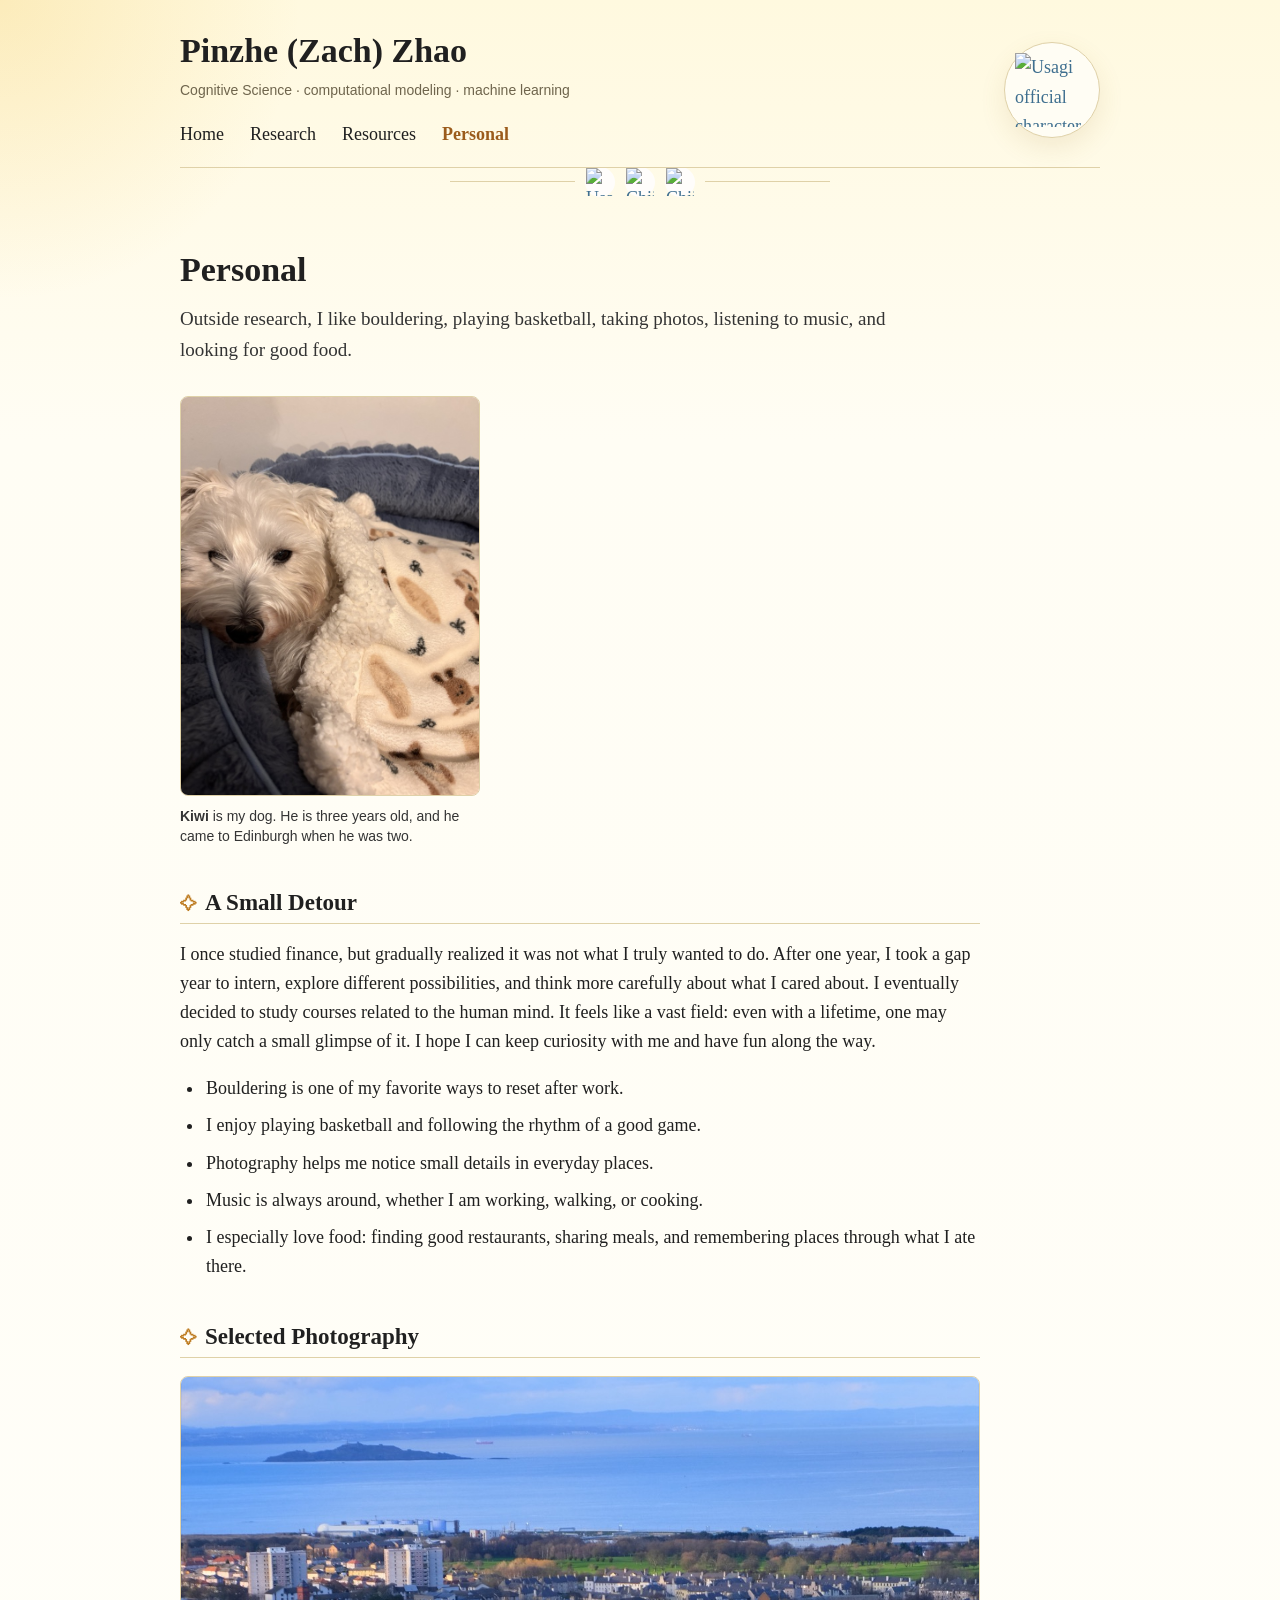
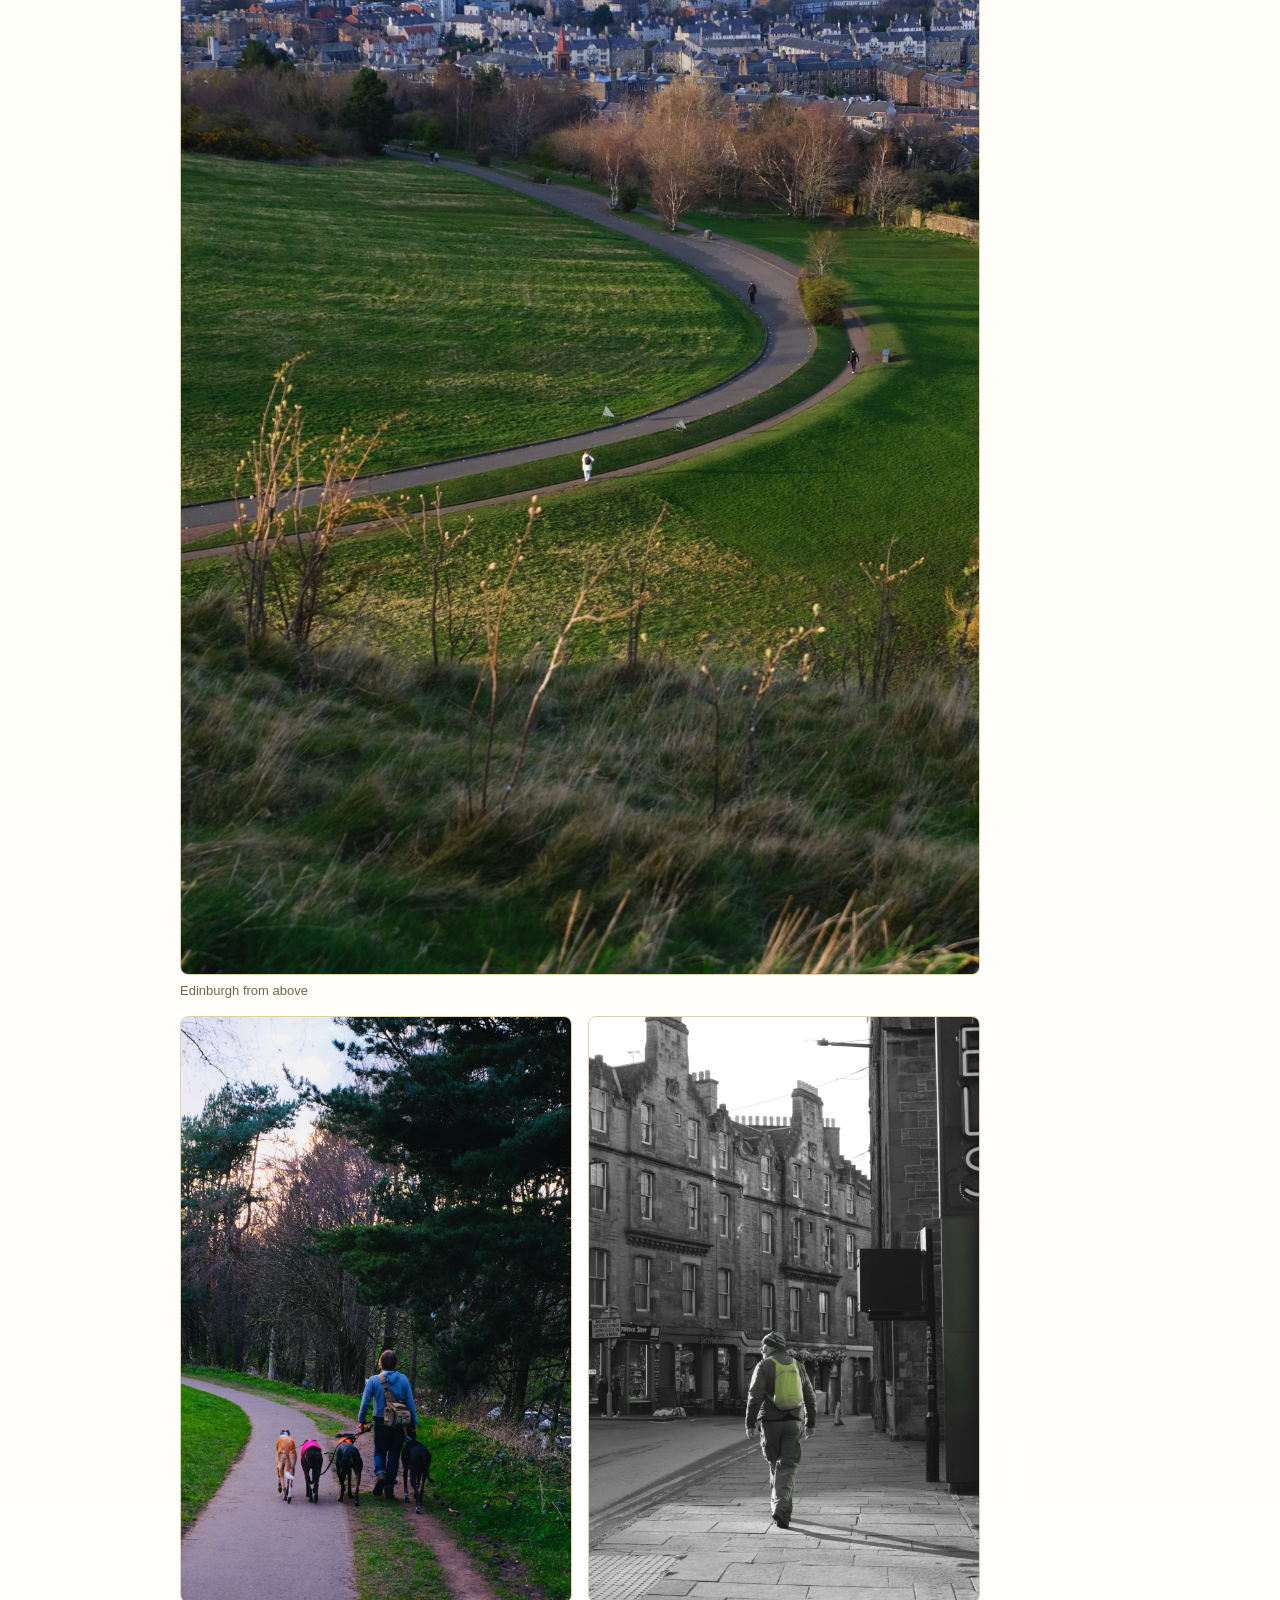
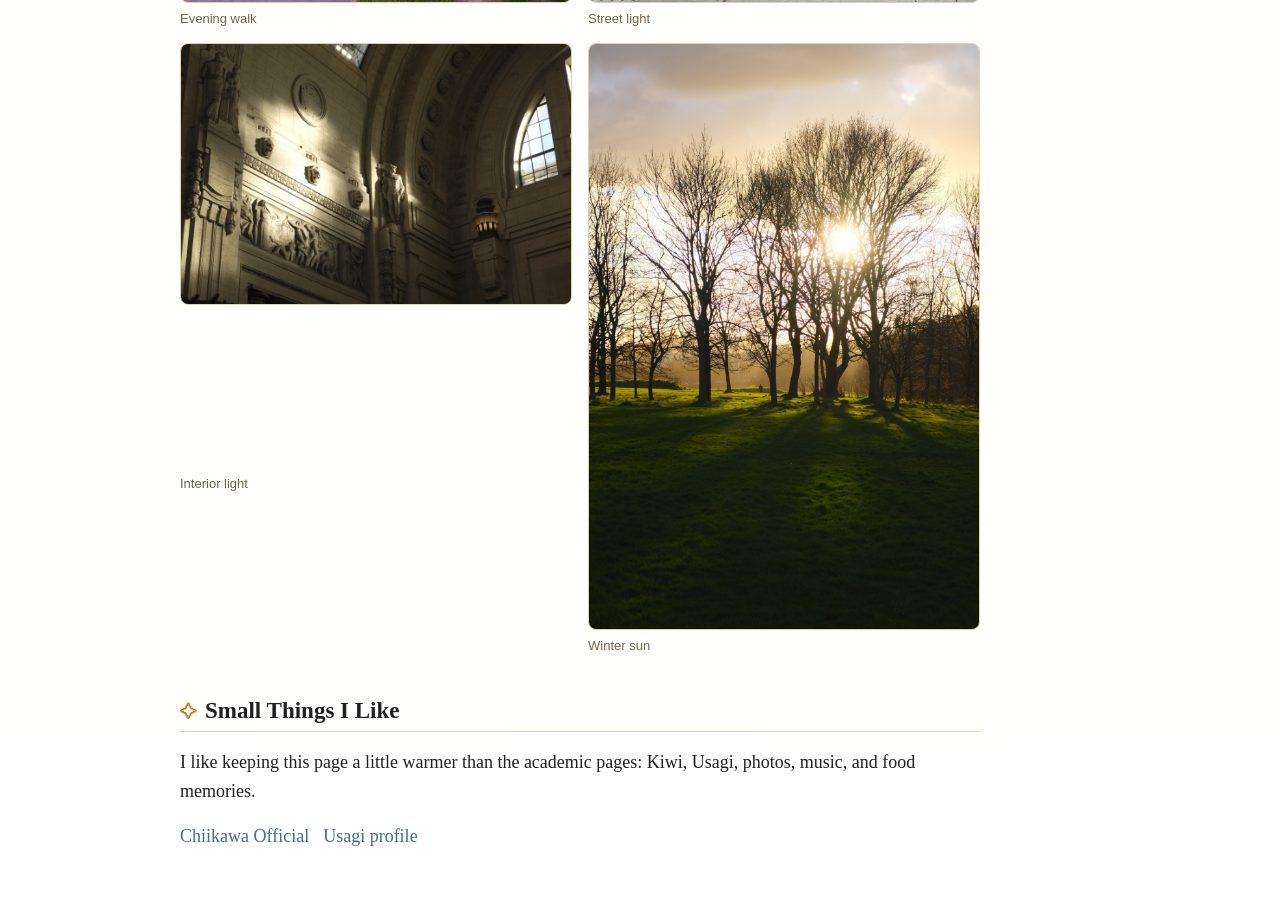
==== personal.html @ 99728fb6 "Add Usagi header avatar" ====
<!doctype html>
<html lang="zh-CN">
  <head>
    <meta charset="utf-8" />
    <meta name="viewport" content="width=device-width, initial-scale=1" />
    <title>Personal | Pinzhe (Zach) Zhao</title>
    <meta name="description" content="Personal page of Pinzhe (Zach) Zhao, including interests, photography, Kiwi, and life in Edinburgh." />
    <meta name="author" content="Pinzhe Zhao" />
    <link rel="canonical" href="https://555bighamsome.github.io/personal.html" />
    <link rel="stylesheet" href="styles.css" />
  </head>
  <body>
    <main class="page">
      <header class="site-header">
        <div>
          <a class="site-title" href="index.html">Pinzhe (Zach) Zhao</a>
          <p class="site-subtitle">Cognitive Science · computational modeling · machine learning</p>
        </div>
        <nav class="nav" aria-label="主导航">
          <a href="index.html">Home</a>
          <a href="research.html">Research</a>
          <a href="resources.html">Resources</a>
          <a class="active" href="personal.html">Personal</a>
        </nav>
        <a class="header-avatar" href="https://www.chiikawaofficial.com/characters" target="_blank" rel="noreferrer" aria-label="Usagi official character artwork">
          <img src="https://images.squarespace-cdn.com/content/v1/6670add926f2a64cd00fb0e7/380ff076-4839-4b29-bb0b-53887285d56d/character+2.png?format=300w" alt="Usagi official character artwork" />
        </a>
      </header>

      <div class="character-divider" aria-label="Chiikawa character decoration">
        <span></span>
        <a href="https://www.chiikawaofficial.com/characters" target="_blank" rel="noreferrer">
          <img src="https://images.squarespace-cdn.com/content/v1/6670add926f2a64cd00fb0e7/380ff076-4839-4b29-bb0b-53887285d56d/character+2.png?format=100w" alt="Usagi official character artwork" />
        </a>
        <a href="https://www.chiikawaofficial.com/characters" target="_blank" rel="noreferrer">
          <img src="https://images.squarespace-cdn.com/content/v1/6670add926f2a64cd00fb0e7/d2f9b9c1-ab9c-4fe2-a793-d6a8634ac920/character+chii.png?format=100w" alt="Chiikawa official character artwork" />
        </a>
        <a href="https://www.chiikawaofficial.com/characters" target="_blank" rel="noreferrer">
          <img src="https://images.squarespace-cdn.com/content/v1/6670add926f2a64cd00fb0e7/ffffd5a7-51a4-466c-9e79-195421ed4f64/character+3.png?format=100w" alt="Chiikawa official character artwork" />
        </a>
        <span></span>
      </div>

      <section class="content">
        <h1>Personal</h1>
        <p class="section-intro">
          Outside research, I like bouldering, playing basketball, taking
          photos, listening to music, and looking for good food.
        </p>

        <section class="personal-feature personal-feature-single" aria-label="Kiwi">
          <figure class="kiwi-card">
            <img class="portrait" src="assets/zach-photo.jpg" alt="Kiwi, Zach Zhao's dog" />
            <figcaption>
              <strong>Kiwi</strong> is my dog. He is three years old, and he came
              to Edinburgh when he was two.
            </figcaption>
          </figure>
        </section>

        <h2>A Small Detour</h2>
        <p>
          I once studied finance, but gradually realized it was not what I truly
          wanted to do. After one year, I took a gap year to intern, explore
          different possibilities, and think more carefully about what I cared
          about. I eventually decided to study courses related to the human mind.
          It feels like a vast field: even with a lifetime, one may only catch a
          small glimpse of it. I hope I can keep curiosity with me and have fun
          along the way.
        </p>

        <ul class="plain-list">
          <li>Bouldering is one of my favorite ways to reset after work.</li>
          <li>I enjoy playing basketball and following the rhythm of a good game.</li>
          <li>Photography helps me notice small details in everyday places.</li>
          <li>Music is always around, whether I am working, walking, or cooking.</li>
          <li>I especially love food: finding good restaurants, sharing meals, and remembering places through what I ate there.</li>
        </ul>

        <h2>Selected Photography</h2>
        <div class="photo-grid">
          <figure>
            <img src="assets/photography/edinburgh-view.jpg" alt="Edinburgh landscape viewed from a hill" />
            <figcaption>Edinburgh from above</figcaption>
          </figure>
          <figure>
            <img src="assets/photography/dog-walk.jpg" alt="A person walking four dogs on a path in Edinburgh" />
            <figcaption>Evening walk</figcaption>
          </figure>
          <figure>
            <img src="assets/photography/street-light.jpg" alt="Black and white street photograph in Edinburgh" />
            <figcaption>Street light</figcaption>
          </figure>
          <figure>
            <img src="assets/photography/interior-light.jpg" alt="Warm light inside an architectural interior" />
            <figcaption>Interior light</figcaption>
          </figure>
          <figure>
            <img src="assets/photography/winter-sun.jpg" alt="Sunlight through winter trees" />
            <figcaption>Winter sun</figcaption>
          </figure>
        </div>

        <h2>Small Things I Like</h2>
        <p>
          I like keeping this page a little warmer than the academic pages:
          Kiwi, Usagi, photos, music, and food memories.
        </p>
        <p class="source-links">
          <a href="https://www.chiikawaofficial.com/home/" target="_blank" rel="noreferrer">Chiikawa Official</a>
          <a href="https://chiikawa.fandom.com/wiki/Usagi" target="_blank" rel="noreferrer">Usagi profile</a>
        </p>
      </section>
    </main>
  </body>
</html>
---- styles.css ----
:root {
  color-scheme: light;
  --text: #202020;
  --muted: #6f654d;
  --line: #dfd1a8;
  --link: #3f6f8f;
  --link-hover: #9b5b1b;
  --surface: #ffffff;
  --soft: #fff8dc;
  --petal: #f6c6a6;
  --sun: #f4c95d;
  --mint: #c9dfc5;
  --sans: Arial, "Noto Sans SC", sans-serif;
  --serif: Charter, Georgia, "Times New Roman", "Noto Serif SC", "Songti SC", serif;
}

* {
  box-sizing: border-box;
}

body {
  margin: 0;
  color: var(--text);
  background:
    radial-gradient(circle at top left, rgba(244, 201, 93, 0.28), transparent 300px),
    linear-gradient(180deg, #fff9df 0%, #fffdf4 440px, var(--surface) 100%);
  font-family: var(--serif);
  font-size: 18px;
  line-height: 1.62;
}

p {
  margin: 0 0 16px;
}

a {
  color: var(--link);
  text-decoration: none;
}

a:hover,
a:focus {
  color: var(--link-hover);
  text-decoration: underline;
}

.page {
  width: min(920px, calc(100% - 32px));
  margin: 0 auto;
  padding: 32px 0 56px;
}

.site-header {
  position: relative;
  display: grid;
  grid-template-columns: 1fr auto;
  gap: 18px;
  padding-bottom: 18px;
  border-bottom: 1px solid var(--line);
}

.site-header > div,
.site-header > nav {
  grid-column: 1;
}

.site-title {
  color: var(--text);
  font-size: 34px;
  line-height: 1.12;
  font-weight: 700;
}

.site-subtitle {
  margin: 8px 0 0;
  color: var(--muted);
  font-family: var(--sans);
  font-size: 14px;
  letter-spacing: 0;
}

.site-title:hover,
.site-title:focus {
  color: var(--text);
}

.nav {
  display: flex;
  flex-wrap: wrap;
  gap: 14px 26px;
  font-size: 18px;
}

.nav a {
  color: var(--text);
}

.nav a.active {
  color: var(--link-hover);
  font-weight: 700;
}

.header-avatar {
  grid-column: 2;
  grid-row: 1 / span 2;
  align-self: center;
  display: grid;
  place-items: center;
  width: 96px;
  height: 96px;
  border: 1px solid var(--line);
  border-radius: 999px;
  background: #fffdf4;
  box-shadow: 0 10px 26px rgba(154, 115, 42, 0.12);
}

.header-avatar:hover,
.header-avatar:focus {
  text-decoration: none;
  transform: translateY(-1px);
}

.header-avatar img {
  display: block;
  width: 74px;
  height: 74px;
  object-fit: contain;
}

.character-divider {
  display: grid;
  grid-template-columns: 1fr repeat(3, 30px) 1fr;
  gap: 10px;
  align-items: center;
  width: min(380px, 100%);
  margin: -1px auto 22px;
}

.character-divider span {
  height: 1px;
  background: var(--line);
}

.character-divider a {
  display: grid;
  place-items: center;
  width: 30px;
  height: 30px;
  border-radius: 999px;
  background: #fffdfb;
}

.character-divider img {
  display: block;
  width: 28px;
  height: 28px;
  object-fit: contain;
}

.intro {
  display: grid;
  grid-template-columns: 250px 1fr;
  gap: 36px;
  align-items: start;
  padding-top: 32px;
}

.intro-home {
  grid-template-columns: 1fr;
  max-width: 720px;
}

.profile {
  display: grid;
  gap: 14px;
}

.portrait {
  display: block;
  width: 100%;
  aspect-ratio: 3 / 4;
  object-fit: cover;
  object-position: center;
  border: 1px solid var(--line);
  border-radius: 8px;
  background: var(--soft);
}

.bio p:first-child {
  margin-top: 0;
}

.lead {
  font-size: 21px;
  line-height: 1.45;
}

.contact-list {
  display: grid;
  gap: 5px;
  margin: 24px 0 0;
}

.contact-list div {
  display: grid;
  grid-template-columns: max-content 1fr;
  gap: 8px;
}

.contact-list dt {
  font-weight: 700;
}

.contact-list dd {
  margin: 0;
}

.quick-links {
  display: flex;
  flex-wrap: wrap;
  gap: 12px;
  margin-top: 14px;
}

.notice {
  margin: 22px 0 24px;
  padding: 13px 15px;
  border-left: 3px solid var(--sun);
  background: #fff7d8;
  color: #343434;
  font-family: var(--sans);
  font-size: 15px;
  line-height: 1.5;
}

.source-links {
  display: flex;
  flex-wrap: wrap;
  gap: 14px;
}

.content {
  max-width: 800px;
  padding-top: 30px;
}

.personal-feature {
  display: grid;
  grid-template-columns: minmax(220px, 300px) 1fr;
  gap: 22px;
  align-items: stretch;
  margin: 28px 0 30px;
}

.personal-feature-single {
  grid-template-columns: minmax(220px, 300px);
}

.kiwi-card {
  display: grid;
  gap: 10px;
  margin: 0;
}

.kiwi-card figcaption {
  color: #343434;
  font-family: var(--sans);
  font-size: 14px;
  line-height: 1.45;
}

.photo-grid {
  display: grid;
  grid-template-columns: repeat(2, minmax(0, 1fr));
  gap: 16px;
  margin: 18px 0 8px;
}

.photo-grid figure {
  display: grid;
  gap: 7px;
  margin: 0;
}

.photo-grid figure:first-child {
  grid-column: 1 / -1;
}

.photo-grid img {
  display: block;
  width: 100%;
  height: auto;
  border: 1px solid var(--line);
  border-radius: 8px;
  background: var(--soft);
}

.photo-grid figure:first-child img {
  aspect-ratio: auto;
}

.photo-grid figcaption {
  color: var(--muted);
  font-family: var(--sans);
  font-size: 13px;
  line-height: 1.35;
}

h1,
h2,
h3 {
  line-height: 1.22;
}

h1 {
  margin: 0 0 14px;
  font-size: 34px;
}

h2 {
  margin: 42px 0 16px;
  padding-bottom: 6px;
  border-bottom: 1px solid var(--line);
  font-size: 23px;
}

h2::before {
  content: "✧";
  margin-right: 8px;
  color: #be7c22;
  font-size: 17px;
}

h3 {
  margin: 0 0 8px;
  font-size: 19px;
}

.section-intro {
  color: #343434;
  font-size: 19px;
  max-width: 760px;
  margin-bottom: 30px;
}

.plain-list,
.pub-list,
.link-list {
  padding-left: 24px;
}

.pub-list li + li,
.plain-list li + li,
.link-list li + li {
  margin-top: 8px;
}

.plain-list li,
.pub-list li,
.link-list li {
  padding-left: 2px;
}

.pub-list {
  display: grid;
  gap: 18px;
}

.pub-list li {
  padding-bottom: 16px;
  border-bottom: 1px solid var(--line);
}

.pub-list li + li {
  margin-top: 0;
}

.pub-title,
.pub-authors,
.pub-venue,
.pub-note {
  display: block;
}

.pub-title {
  margin-bottom: 4px;
  color: var(--text);
  font-size: 18px;
  font-weight: 700;
  line-height: 1.35;
}

.pub-authors,
.pub-venue,
.pub-note {
  color: #3d3d3d;
  font-size: 16px;
  line-height: 1.5;
}

.pub-note {
  color: var(--muted);
  font-family: var(--sans);
  font-size: 14px;
  margin-top: 3px;
}

.project-list {
  display: grid;
  gap: 20px;
}

.course-grid {
  grid-template-columns: repeat(2, minmax(0, 1fr));
  gap: 24px 28px;
}

.project-list article {
  padding-bottom: 18px;
  border-bottom: 1px solid var(--line);
}

.project-list p:last-child,
.kiwi-card p:last-child {
  margin: 0;
}

.link-list {
  margin: 8px 0 0;
  font-family: var(--sans);
  font-size: 16px;
  line-height: 1.5;
}

.project-meta {
  color: #7a715b;
  font-family: var(--sans);
  font-size: 14px;
  line-height: 1.45;
  margin-bottom: 8px;
}

@media (max-width: 720px) {
  body {
    font-size: 17px;
  }

  .page {
    width: min(100% - 24px, 920px);
    padding-top: 22px;
  }

  .site-title {
    font-size: 28px;
  }

  .site-header {
    grid-template-columns: 1fr auto;
    gap: 14px;
  }

  .header-avatar {
    width: 66px;
    height: 66px;
  }

  .header-avatar img {
    width: 50px;
    height: 50px;
  }

  h1 {
    font-size: 30px;
  }

  .intro {
    grid-template-columns: 1fr;
    gap: 24px;
  }

  .personal-feature {
    grid-template-columns: 1fr;
  }

  .photo-grid {
    grid-template-columns: 1fr;
  }

  .course-grid {
    grid-template-columns: 1fr;
  }

  .photo-grid figure:first-child {
    grid-column: auto;
  }

  .profile {
    max-width: 180px;
  }

  .contact-list div {
    grid-template-columns: 1fr;
    gap: 0;
  }
}
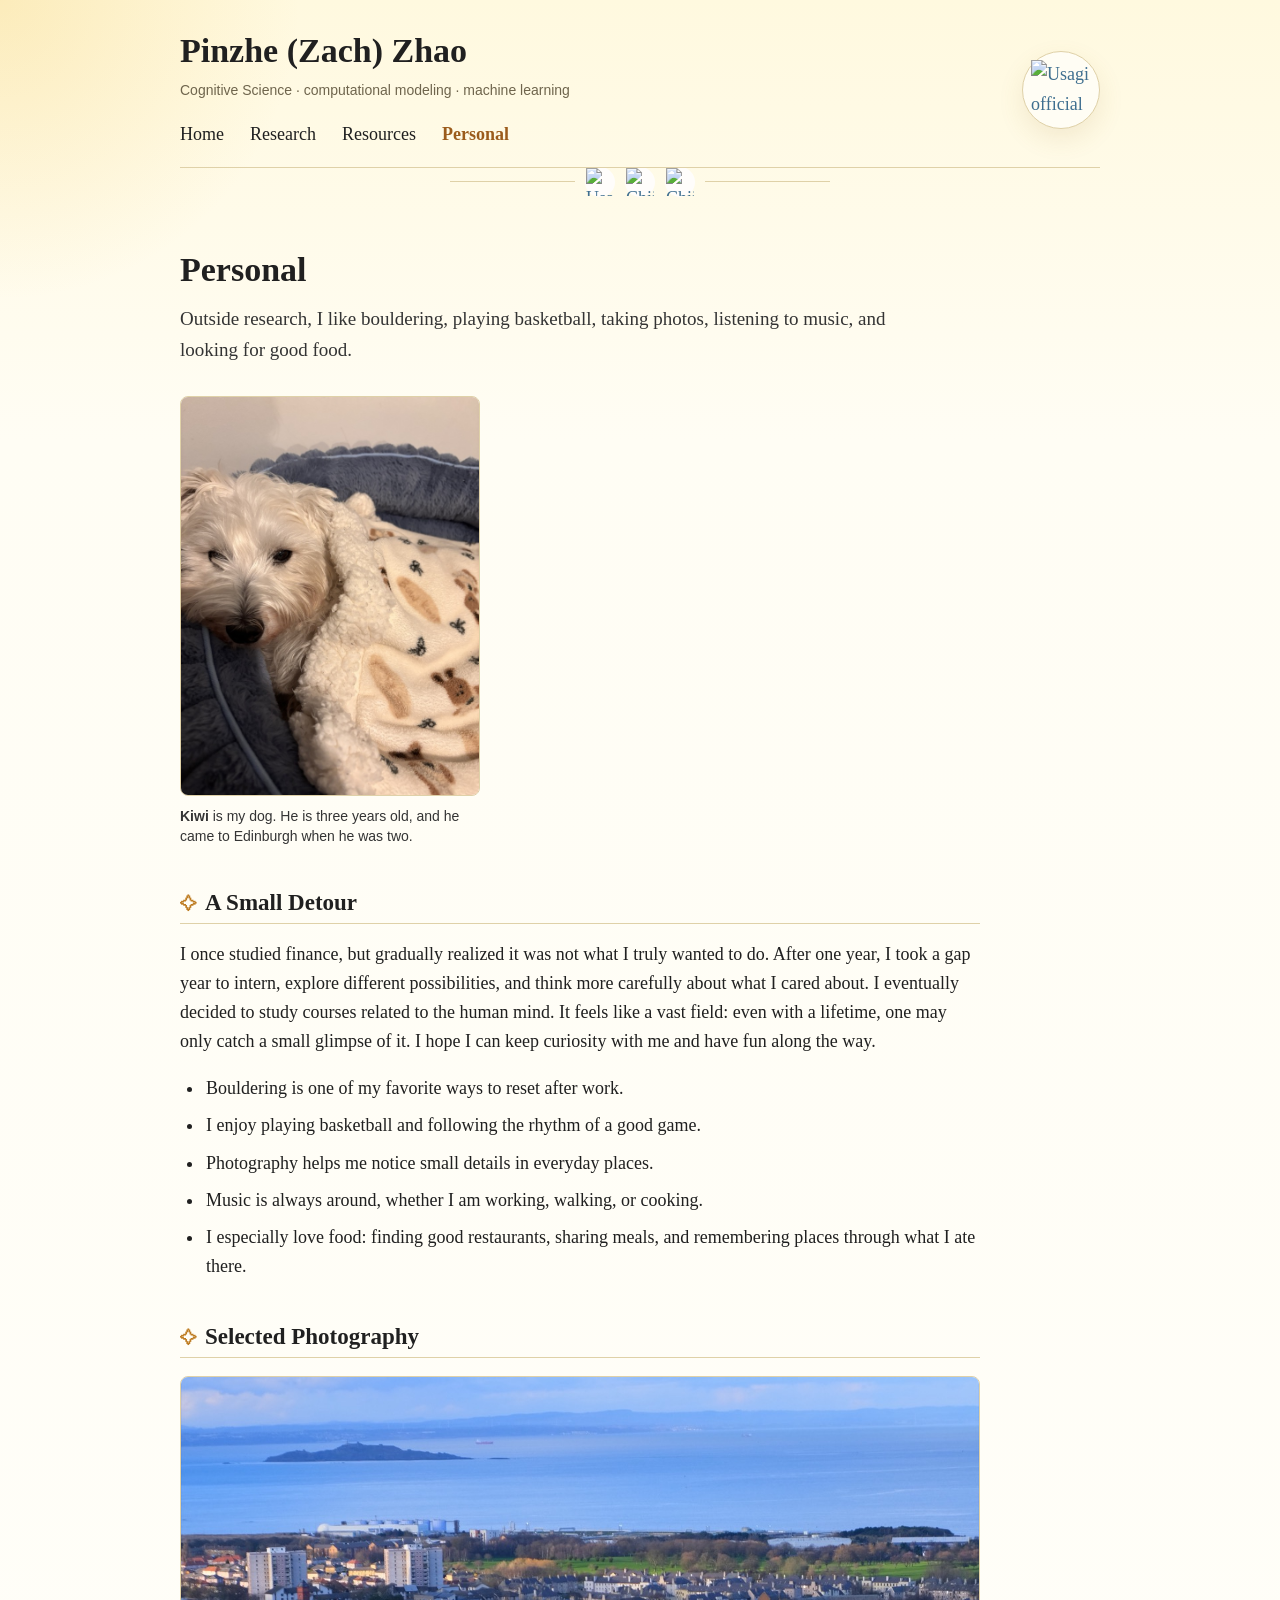
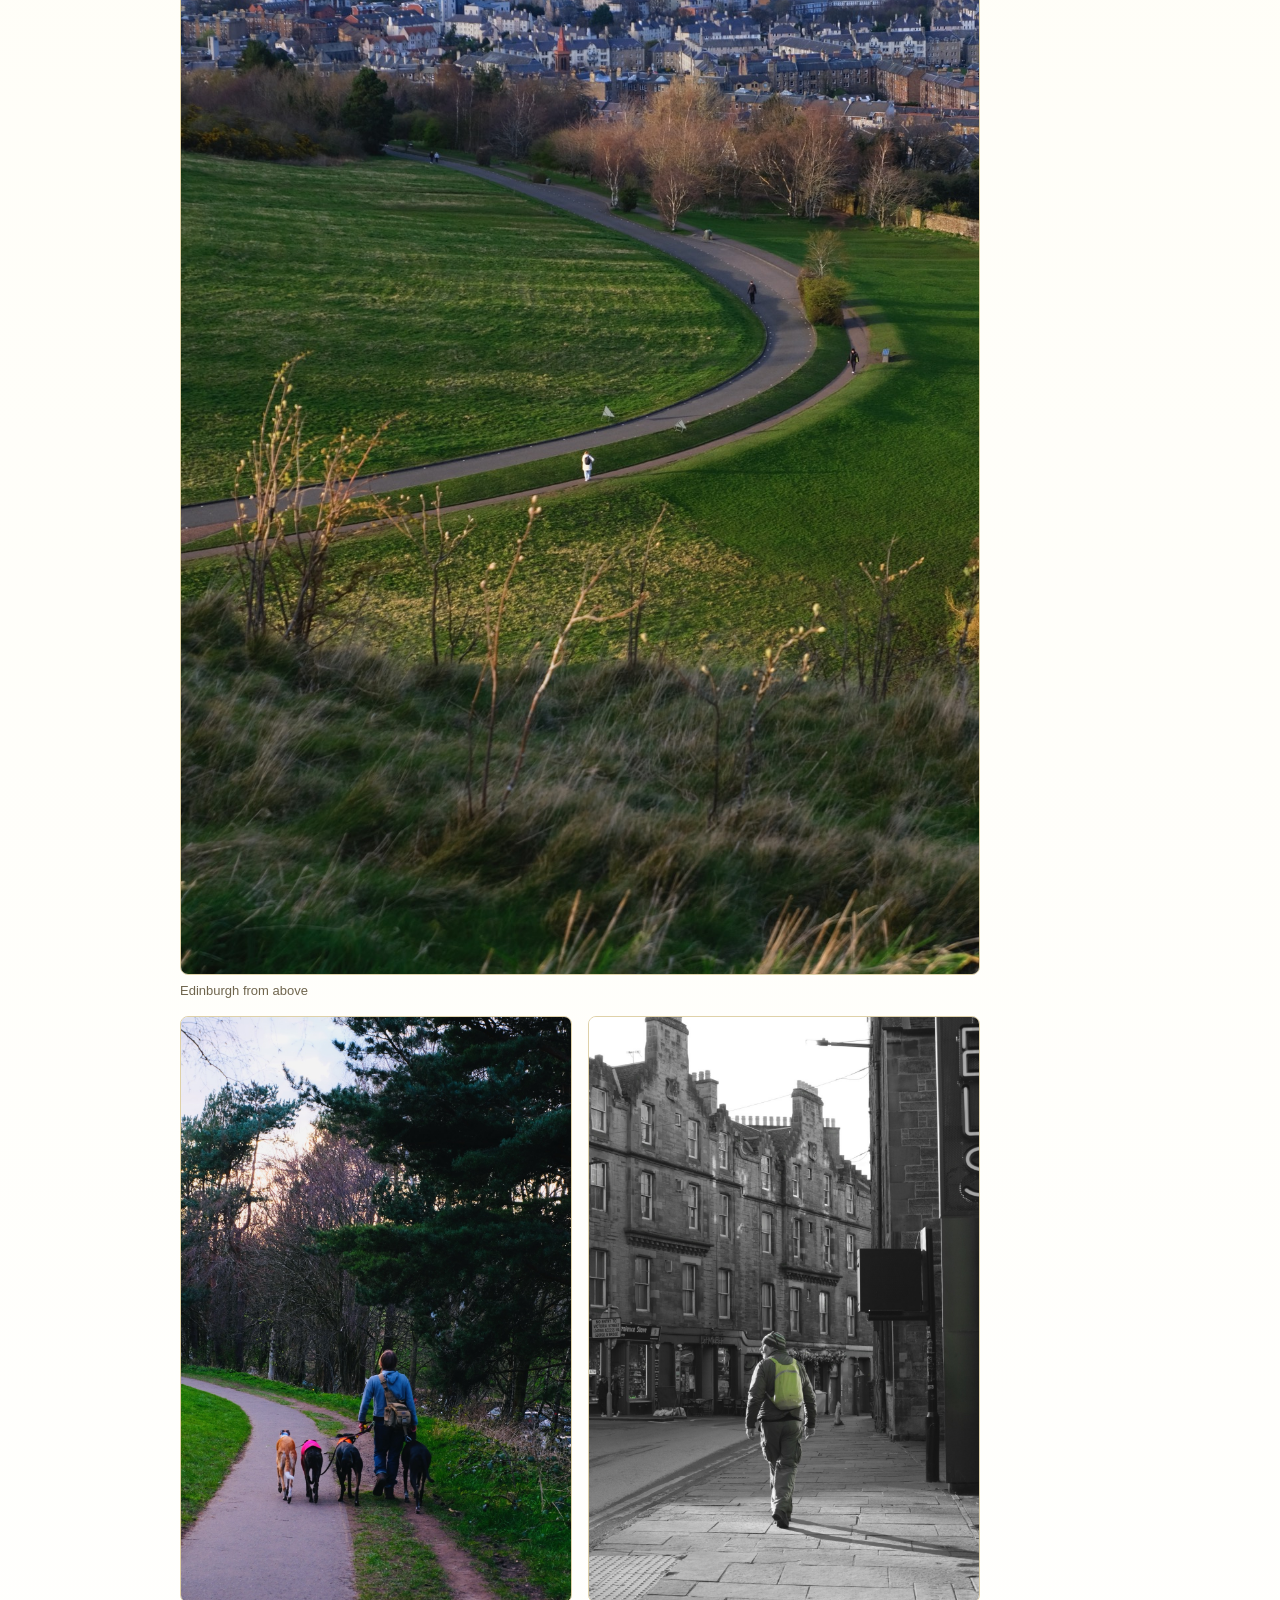
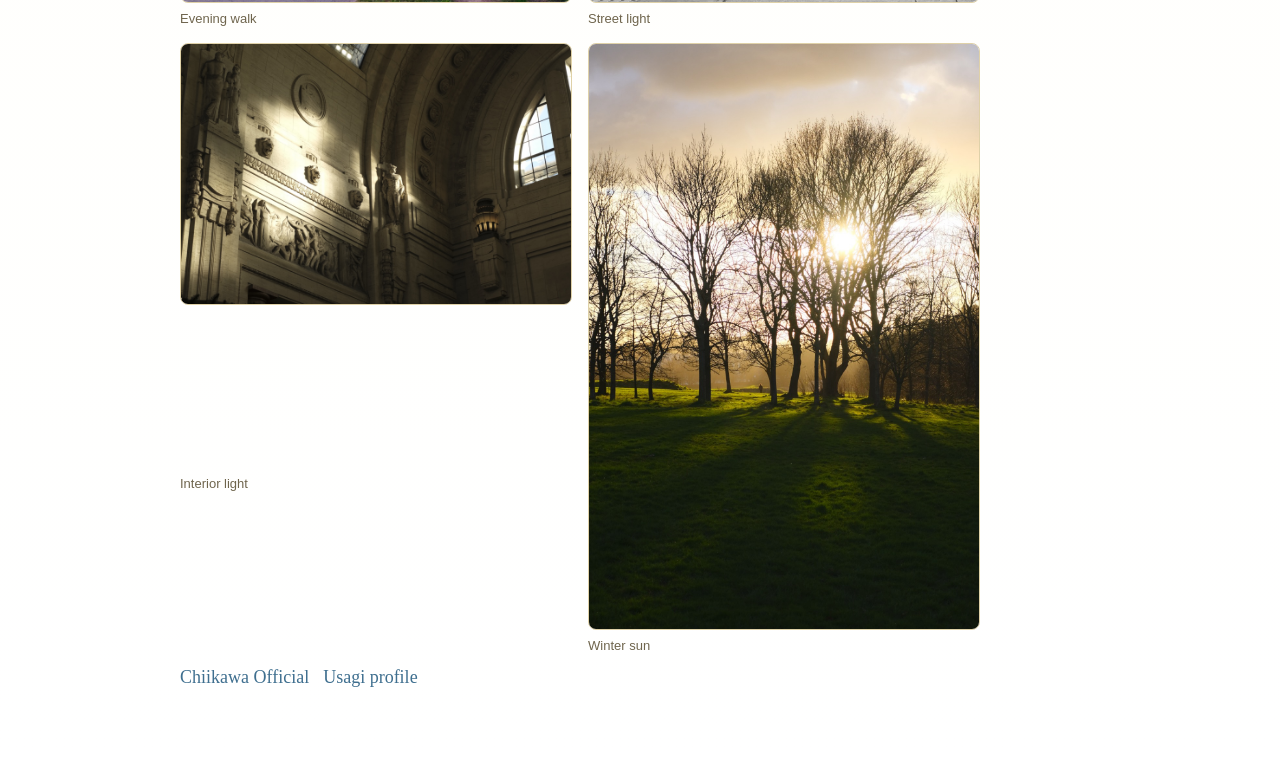
==== commit 5bf8b76f: "Update CV and trim site copy" ====
--- a/personal.html
+++ b/personal.html
@@ -101,11 +101,6 @@
           </figure>
         </div>
 
-        <h2>Small Things I Like</h2>
-        <p>
-          I like keeping this page a little warmer than the academic pages:
-          Kiwi, Usagi, photos, music, and food memories.
-        </p>
         <p class="source-links">
           <a href="https://www.chiikawaofficial.com/home/" target="_blank" rel="noreferrer">Chiikawa Official</a>
           <a href="https://chiikawa.fandom.com/wiki/Usagi" target="_blank" rel="noreferrer">Usagi profile</a>
--- a/styles.css
+++ b/styles.css
@@ -59,7 +59,7 @@
   border-bottom: 1px solid var(--line);
 }
 
-.site-header > div,
+.site-header > div:not(.header-tools),
 .site-header > nav {
   grid-column: 1;
 }
@@ -106,8 +106,8 @@
   align-self: center;
   display: grid;
   place-items: center;
-  width: 96px;
-  height: 96px;
+  width: 78px;
+  height: 78px;
   border: 1px solid var(--line);
   border-radius: 999px;
   background: #fffdf4;
@@ -122,9 +122,25 @@
 
 .header-avatar img {
   display: block;
-  width: 74px;
-  height: 74px;
+  width: 60px;
+  height: 60px;
   object-fit: contain;
+}
+
+.header-tools {
+  grid-column: 2;
+  grid-row: 1 / span 2;
+  align-self: center;
+  justify-self: end;
+  display: flex;
+  align-items: center;
+  gap: 8px;
+}
+
+.header-tools .header-avatar {
+  grid-column: auto;
+  grid-row: auto;
+  order: 2;
 }
 
 .character-divider {
@@ -233,6 +249,65 @@
   line-height: 1.5;
 }
 
+.attention-widget {
+  display: flex;
+  flex-wrap: wrap;
+  gap: 10px 14px;
+  align-items: center;
+  margin: 0 0 24px;
+  font-family: var(--sans);
+}
+
+.header-attention {
+  order: 1;
+  flex-direction: column;
+  align-items: flex-end;
+  justify-content: center;
+  gap: 6px;
+  max-width: 210px;
+  margin: 0;
+  text-align: right;
+}
+
+.eye-button {
+  display: inline-flex;
+  align-items: center;
+  gap: 6px;
+  min-height: 34px;
+  padding: 6px 10px;
+  border: 1px solid var(--line);
+  border-radius: 999px;
+  background: #fffdf4;
+  color: var(--text);
+  cursor: pointer;
+  font: inherit;
+  line-height: 1.2;
+}
+
+.eye-button:hover,
+.eye-button:focus {
+  border-color: var(--sun);
+  color: var(--link-hover);
+}
+
+.eye-button:disabled {
+  cursor: default;
+  opacity: 0.76;
+}
+
+.eye-button svg {
+  width: 16px;
+  height: 16px;
+  fill: none;
+  stroke: currentColor;
+  stroke-width: 1.8;
+}
+
+.attention-count {
+  color: var(--muted);
+  font-size: 12px;
+}
+
 .source-links {
   display: flex;
   flex-wrap: wrap;
@@ -459,7 +534,14 @@
     gap: 14px;
   }
 
+  .header-tools {
+    grid-column: 1 / -1;
+    grid-row: 3;
+    justify-content: flex-end;
+  }
+
   .header-avatar {
+    grid-column: 2;
     width: 66px;
     height: 66px;
   }
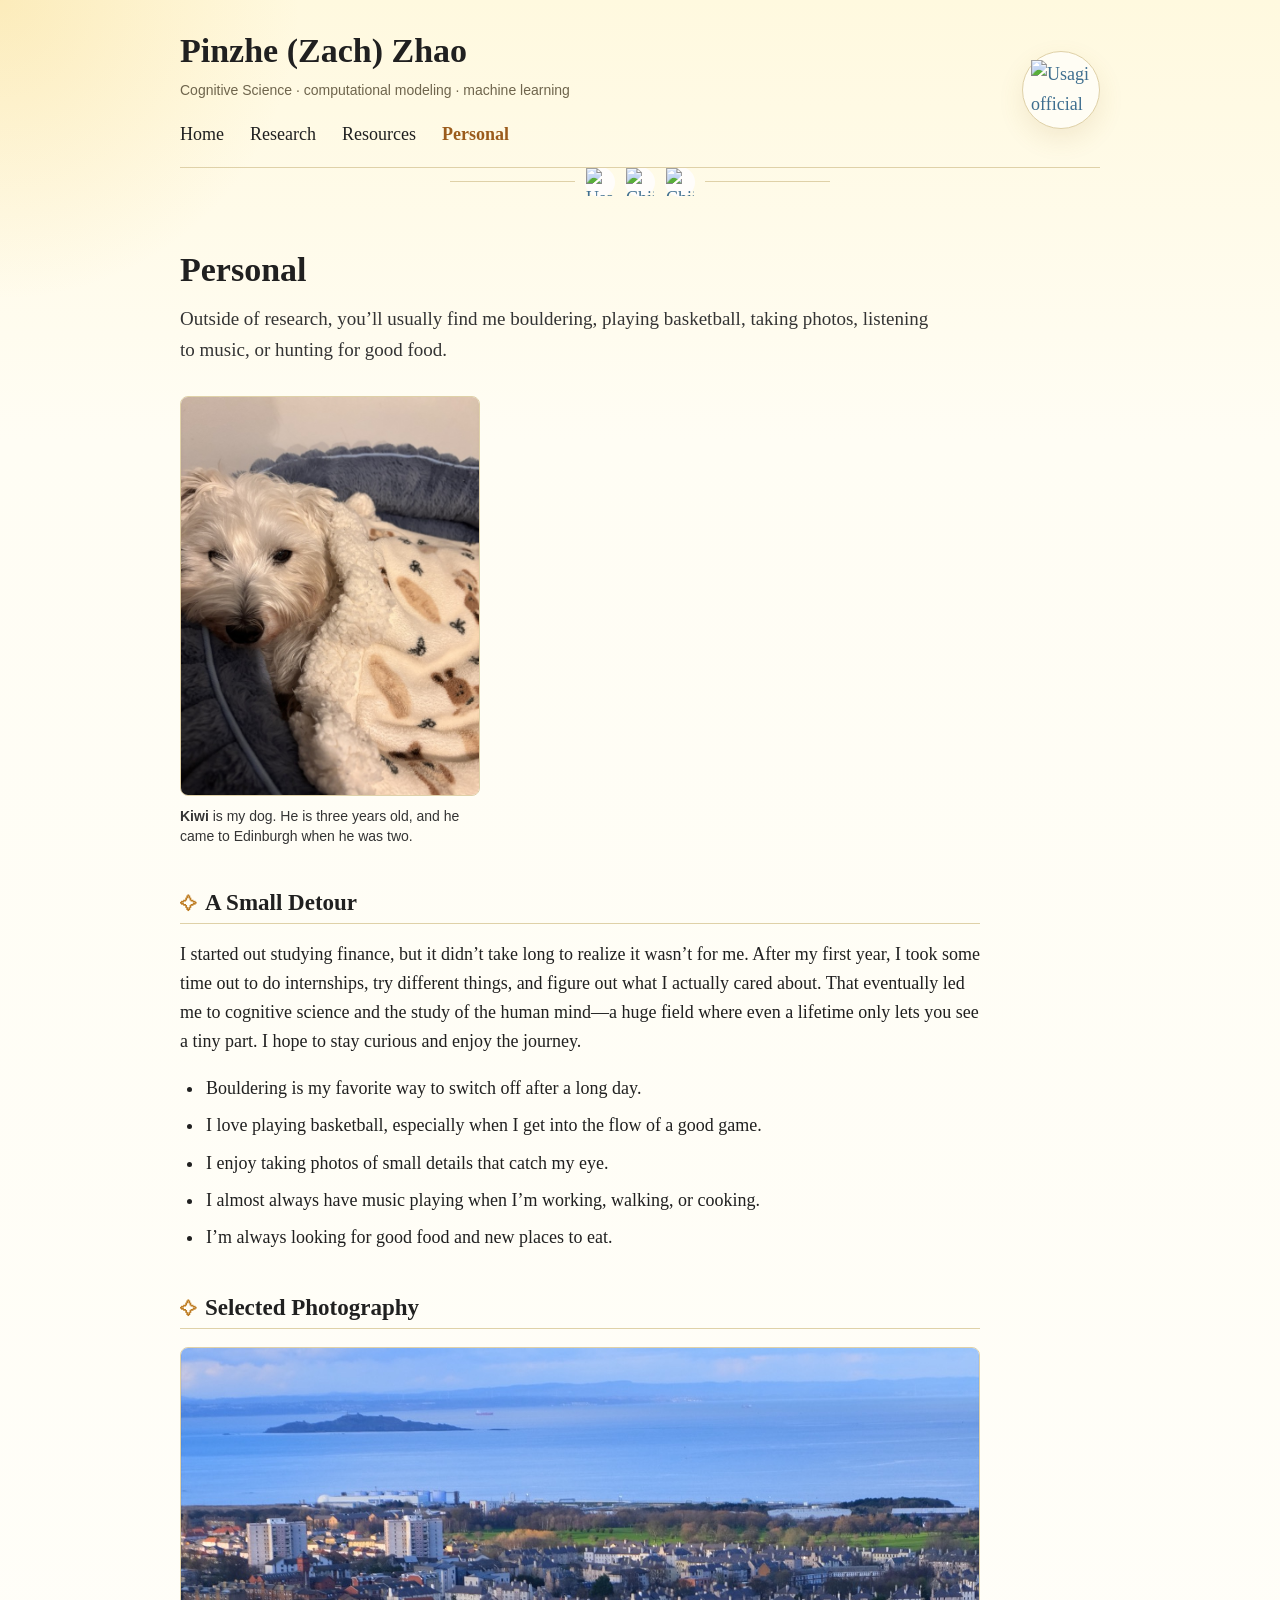
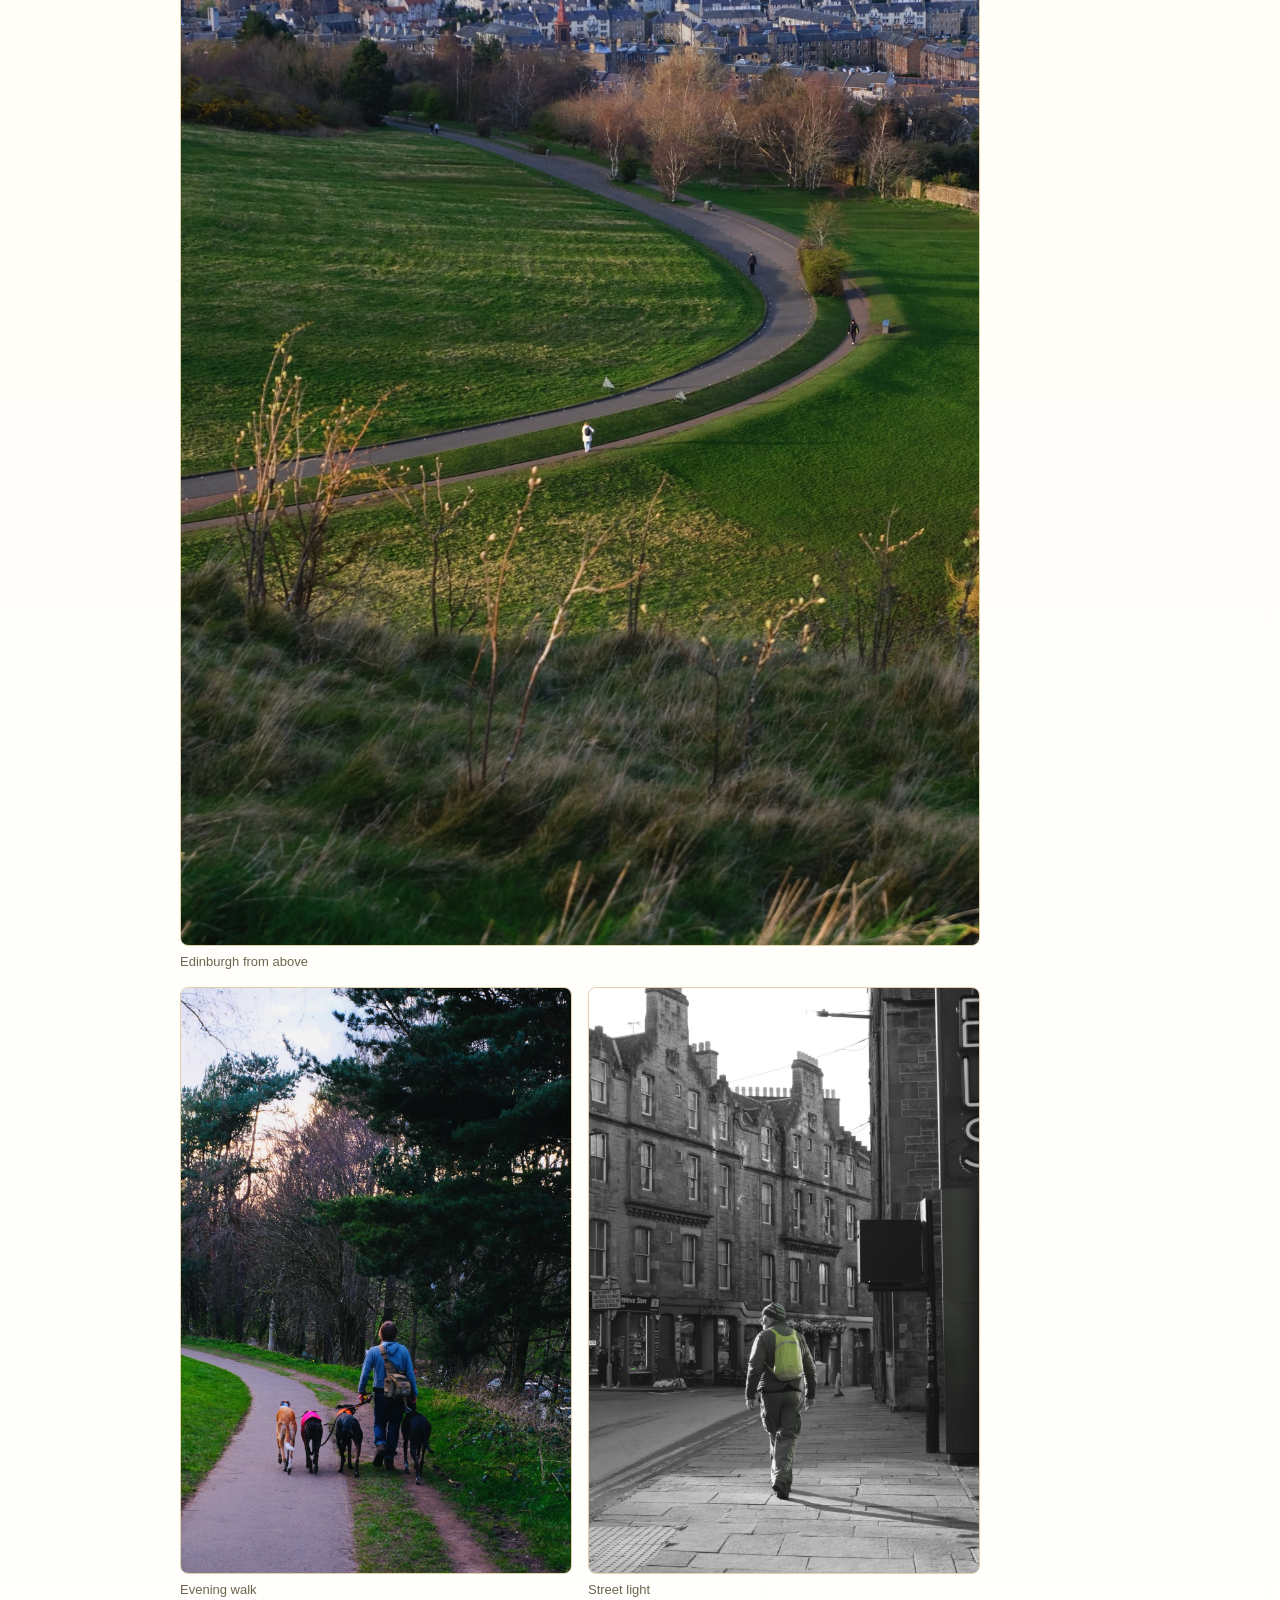
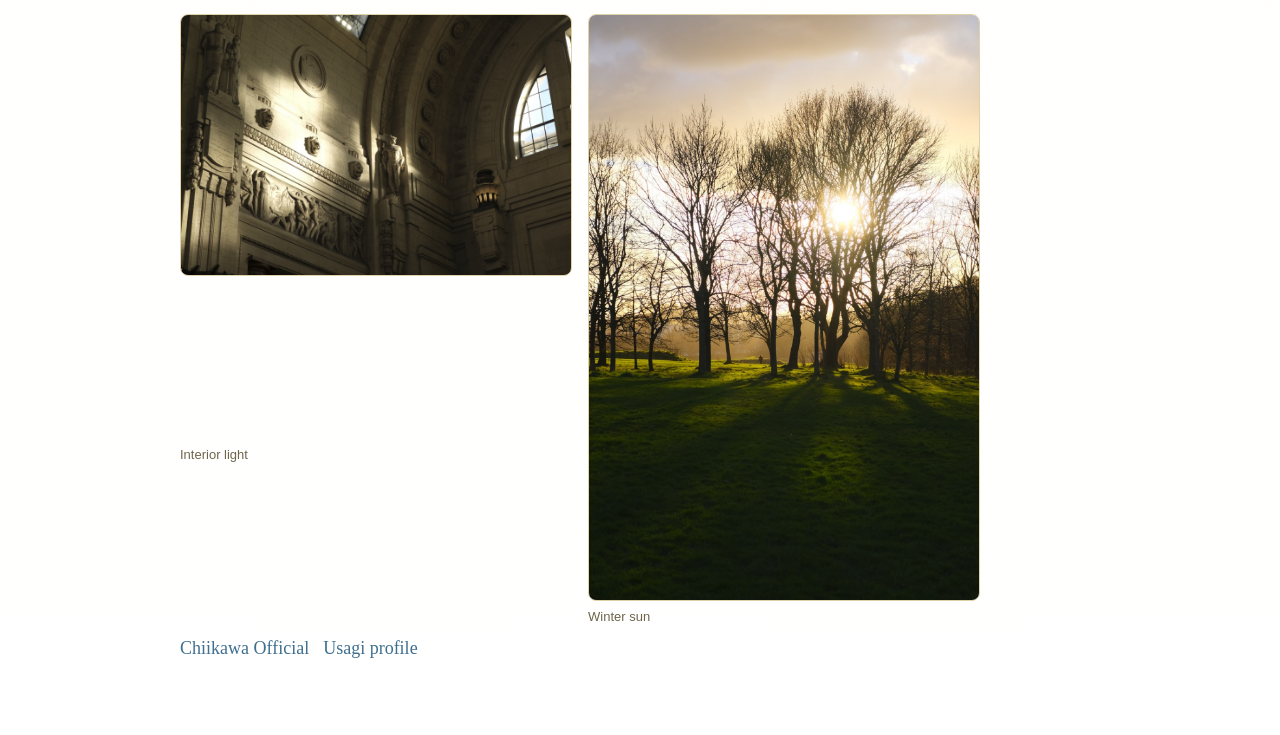
==== commit e80fb092: "Make personal page copy more conversational" ====
--- a/personal.html
+++ b/personal.html
@@ -44,8 +44,8 @@
       <section class="content">
         <h1>Personal</h1>
         <p class="section-intro">
-          Outside research, I like bouldering, playing basketball, taking
-          photos, listening to music, and looking for good food.
+          Outside of research, you’ll usually find me bouldering, playing
+          basketball, taking photos, listening to music, or hunting for good food.
         </p>
 
         <section class="personal-feature personal-feature-single" aria-label="Kiwi">
@@ -60,21 +60,20 @@
 
         <h2>A Small Detour</h2>
         <p>
-          I once studied finance, but gradually realized it was not what I truly
-          wanted to do. After one year, I took a gap year to intern, explore
-          different possibilities, and think more carefully about what I cared
-          about. I eventually decided to study courses related to the human mind.
-          It feels like a vast field: even with a lifetime, one may only catch a
-          small glimpse of it. I hope I can keep curiosity with me and have fun
-          along the way.
+          I started out studying finance, but it didn’t take long to realize it
+          wasn’t for me. After my first year, I took some time out to do
+          internships, try different things, and figure out what I actually cared
+          about. That eventually led me to cognitive science and the study of the
+          human mind—a huge field where even a lifetime only lets you see a tiny
+          part. I hope to stay curious and enjoy the journey.
         </p>
 
         <ul class="plain-list">
-          <li>Bouldering is one of my favorite ways to reset after work.</li>
-          <li>I enjoy playing basketball and following the rhythm of a good game.</li>
-          <li>Photography helps me notice small details in everyday places.</li>
-          <li>Music is always around, whether I am working, walking, or cooking.</li>
-          <li>I especially love food: finding good restaurants, sharing meals, and remembering places through what I ate there.</li>
+          <li>Bouldering is my favorite way to switch off after a long day.</li>
+          <li>I love playing basketball, especially when I get into the flow of a good game.</li>
+          <li>I enjoy taking photos of small details that catch my eye.</li>
+          <li>I almost always have music playing when I’m working, walking, or cooking.</li>
+          <li>I’m always looking for good food and new places to eat.</li>
         </ul>
 
         <h2>Selected Photography</h2>
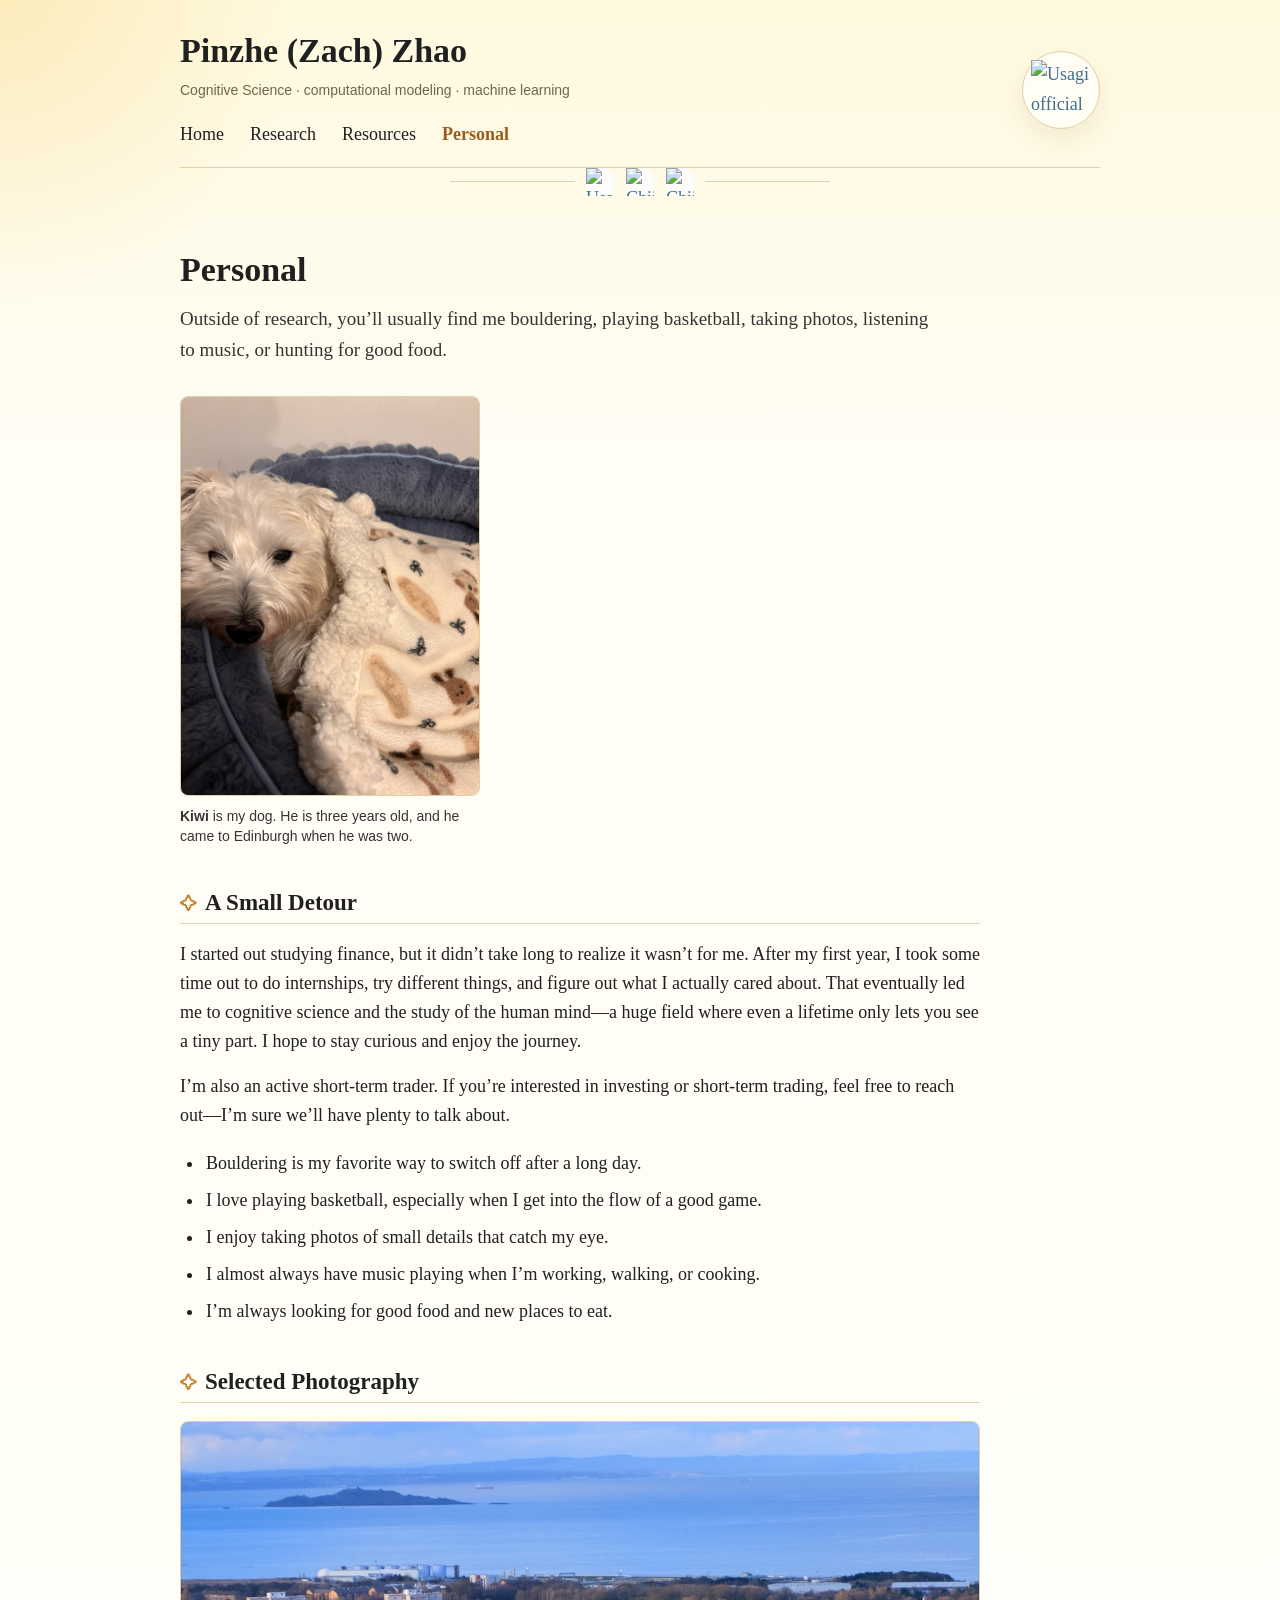
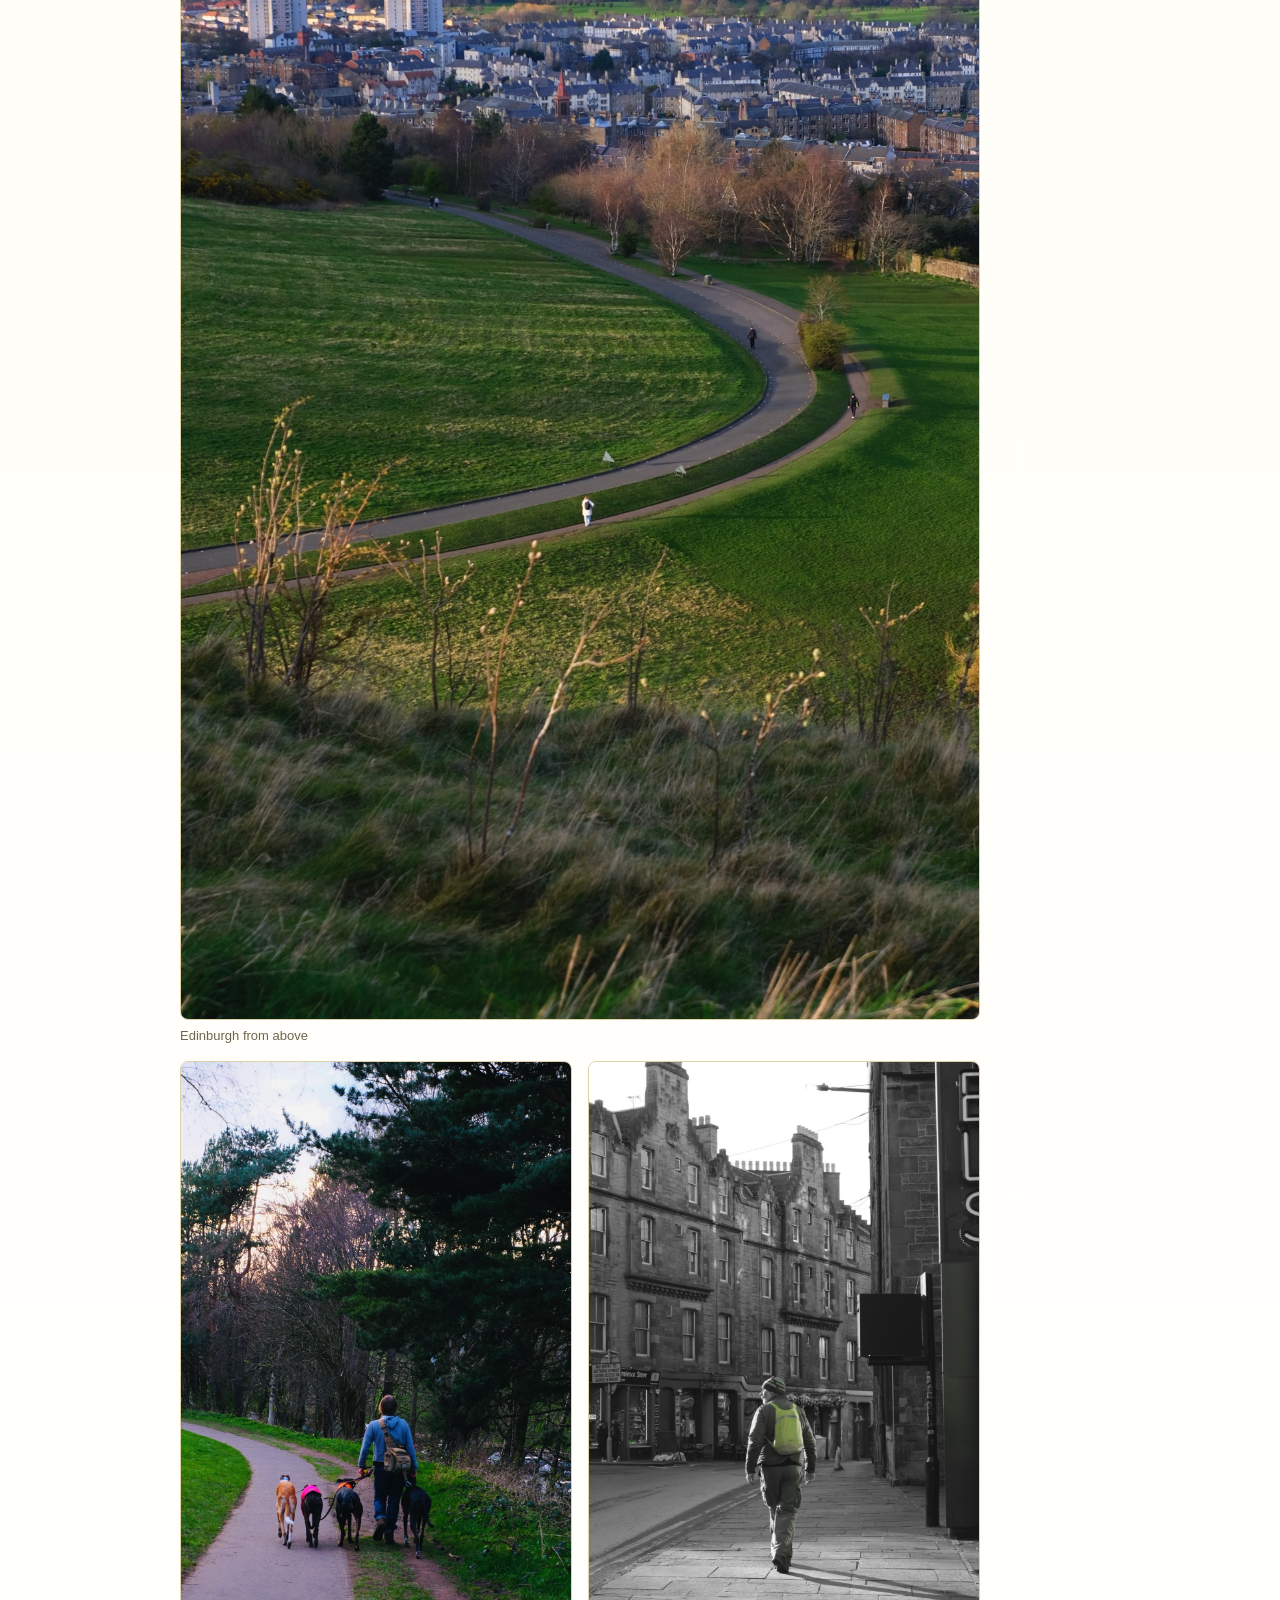
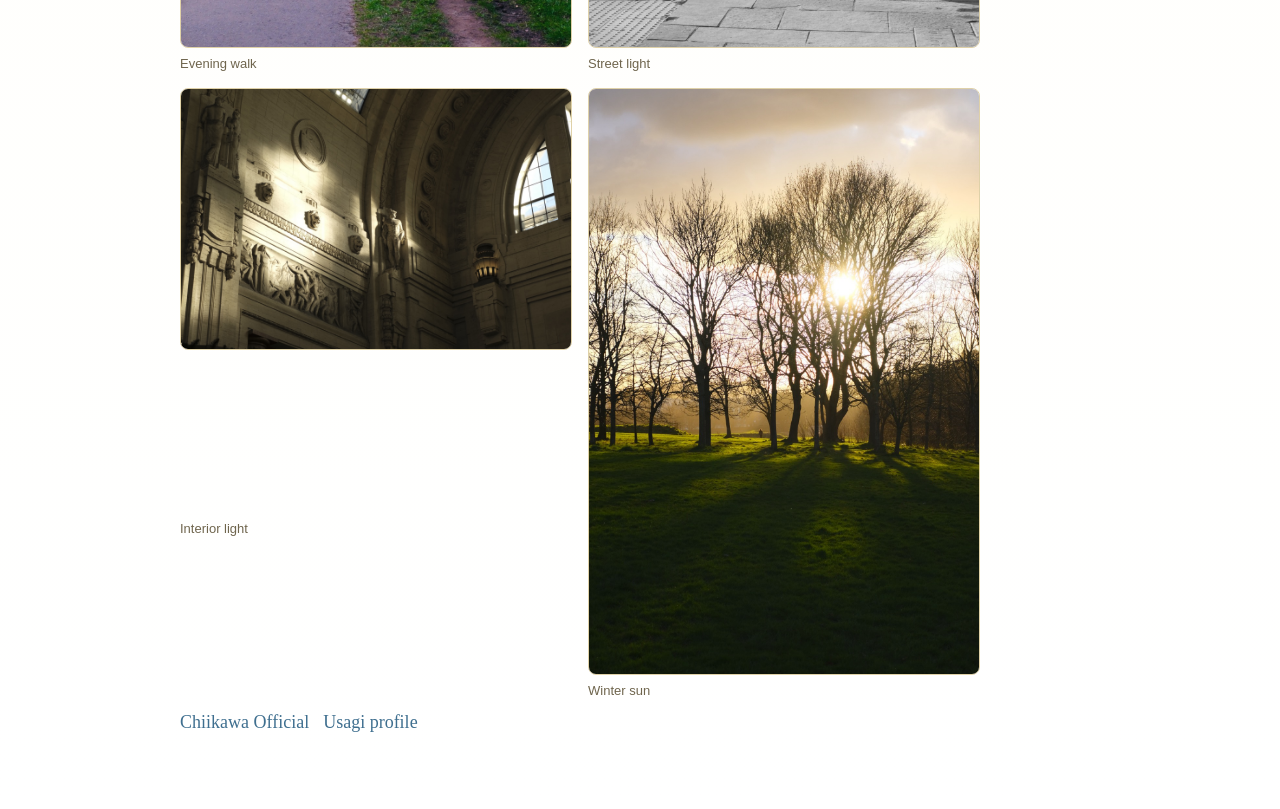
==== commit 90defe09: "Add short-term trading note" ====
--- a/personal.html
+++ b/personal.html
@@ -68,6 +68,12 @@
           part. I hope to stay curious and enjoy the journey.
         </p>
 
+        <p>
+          I’m also an active short-term trader. If you’re interested in investing
+          or short-term trading, feel free to reach out—I’m sure we’ll have plenty
+          to talk about.
+        </p>
+
         <ul class="plain-list">
           <li>Bouldering is my favorite way to switch off after a long day.</li>
           <li>I love playing basketball, especially when I get into the flow of a good game.</li>
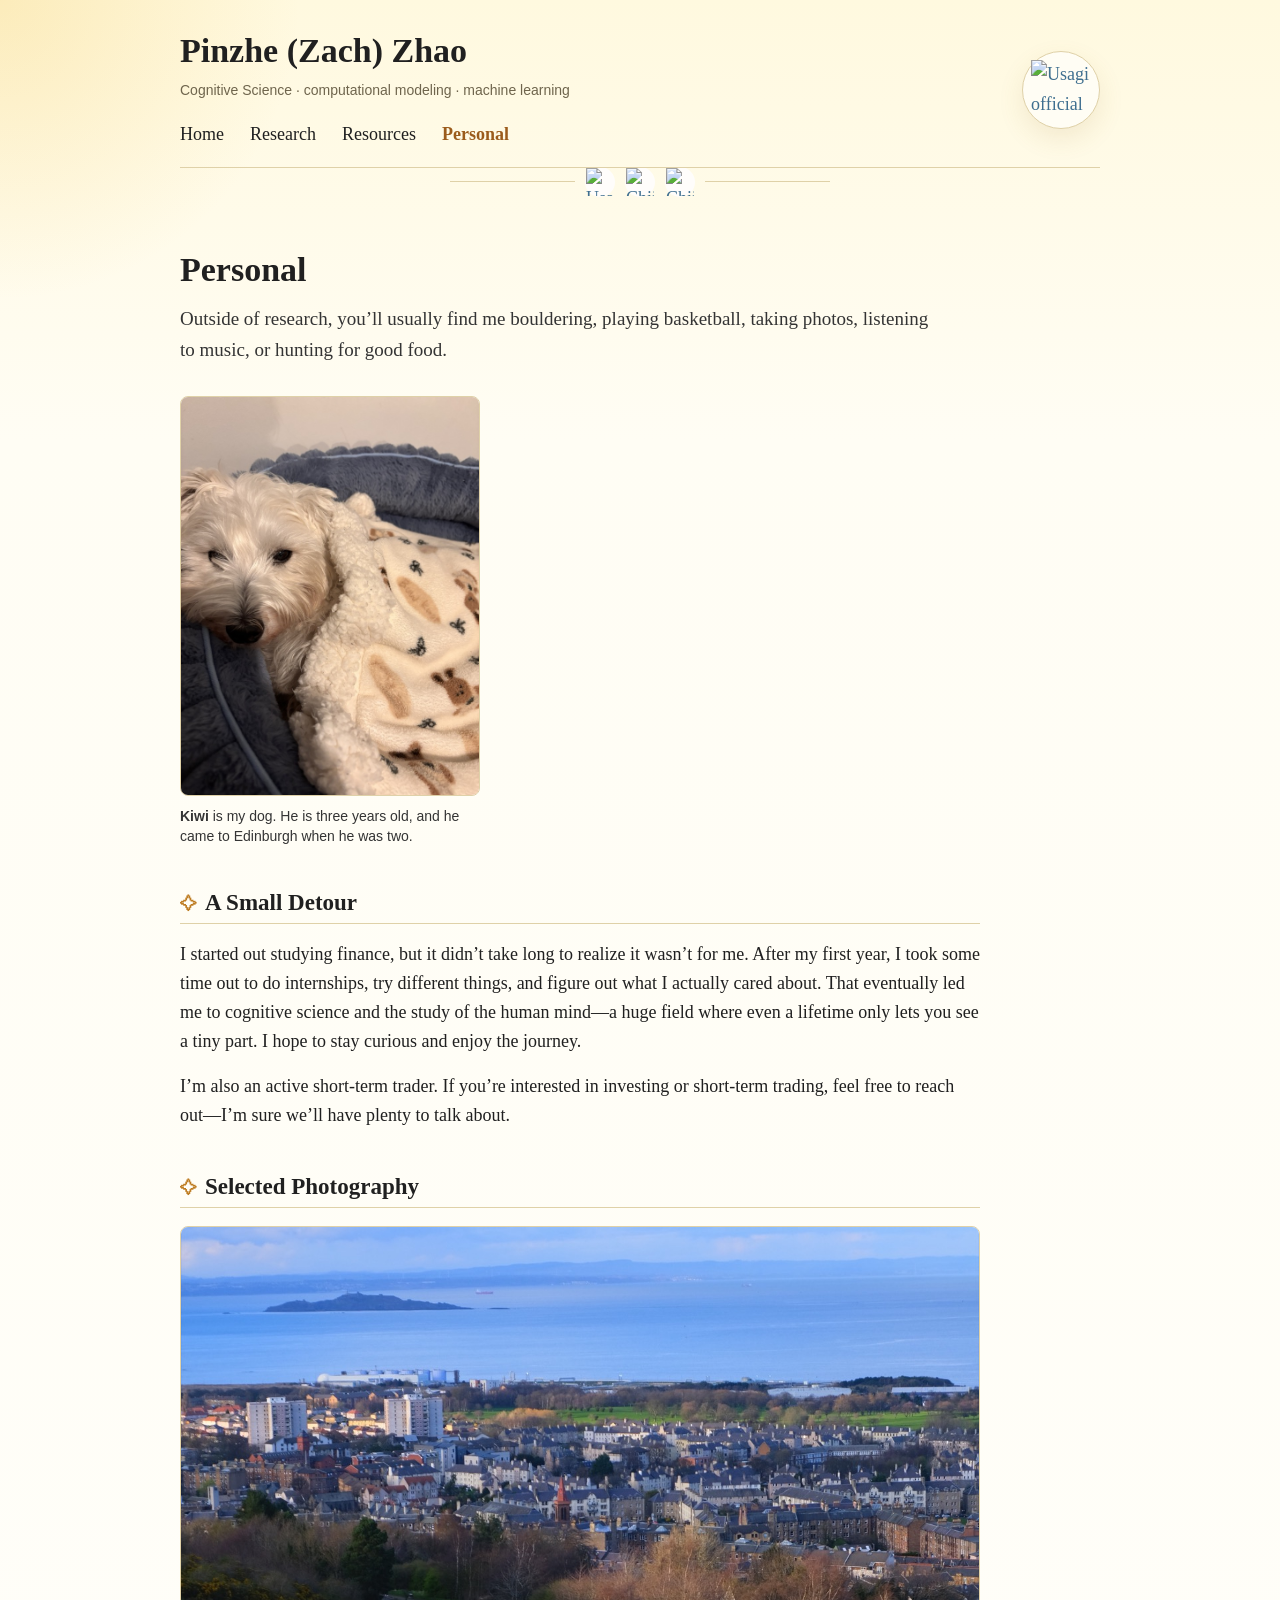
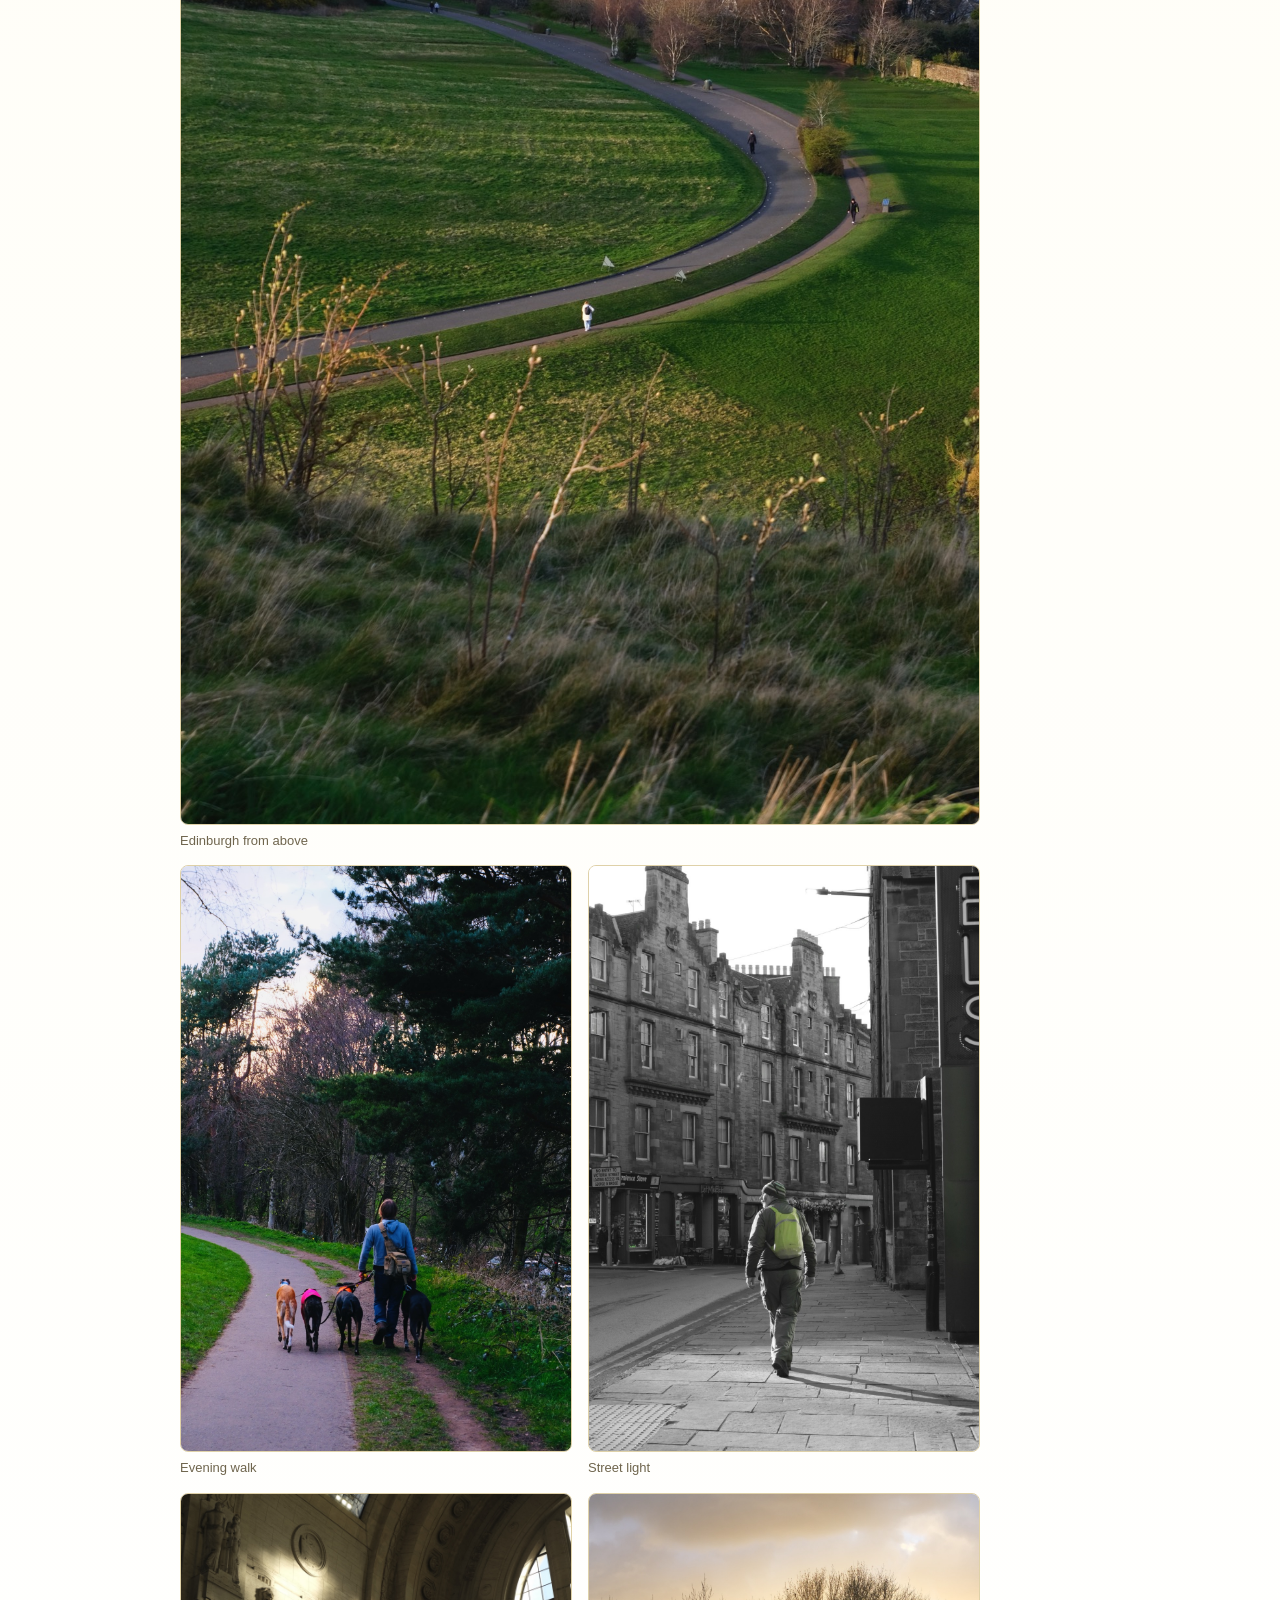
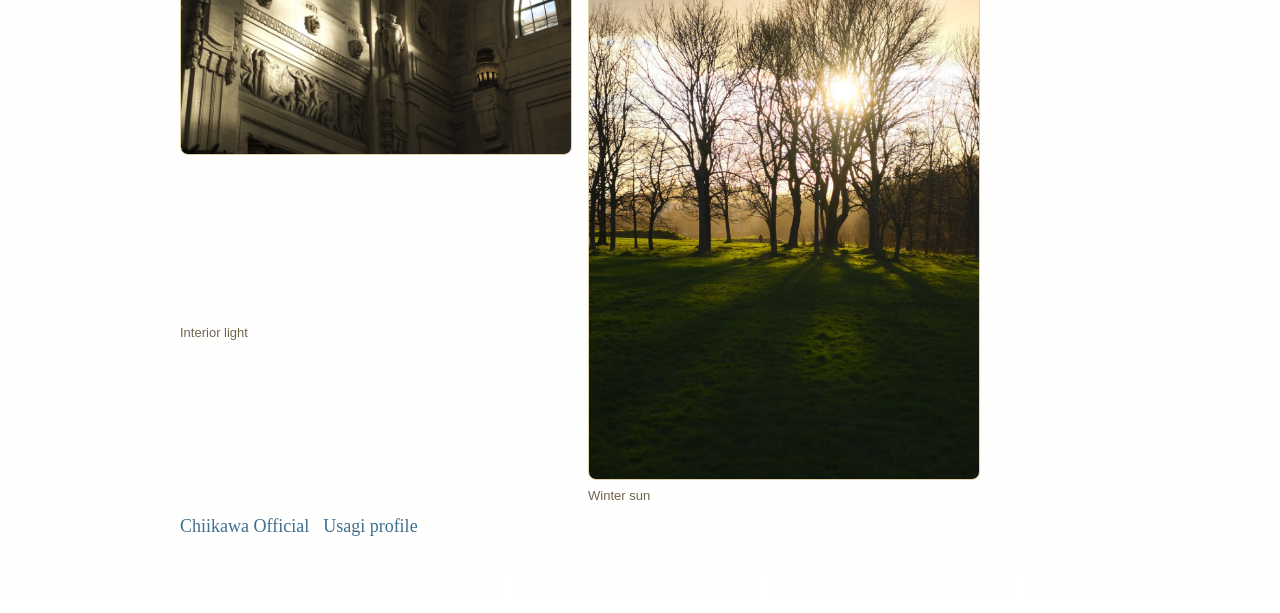
==== commit 3ffae7a6: "Remove personal interests list" ====
--- a/personal.html
+++ b/personal.html
@@ -74,14 +74,6 @@
           to talk about.
         </p>
 
-        <ul class="plain-list">
-          <li>Bouldering is my favorite way to switch off after a long day.</li>
-          <li>I love playing basketball, especially when I get into the flow of a good game.</li>
-          <li>I enjoy taking photos of small details that catch my eye.</li>
-          <li>I almost always have music playing when I’m working, walking, or cooking.</li>
-          <li>I’m always looking for good food and new places to eat.</li>
-        </ul>
-
         <h2>Selected Photography</h2>
         <div class="photo-grid">
           <figure>
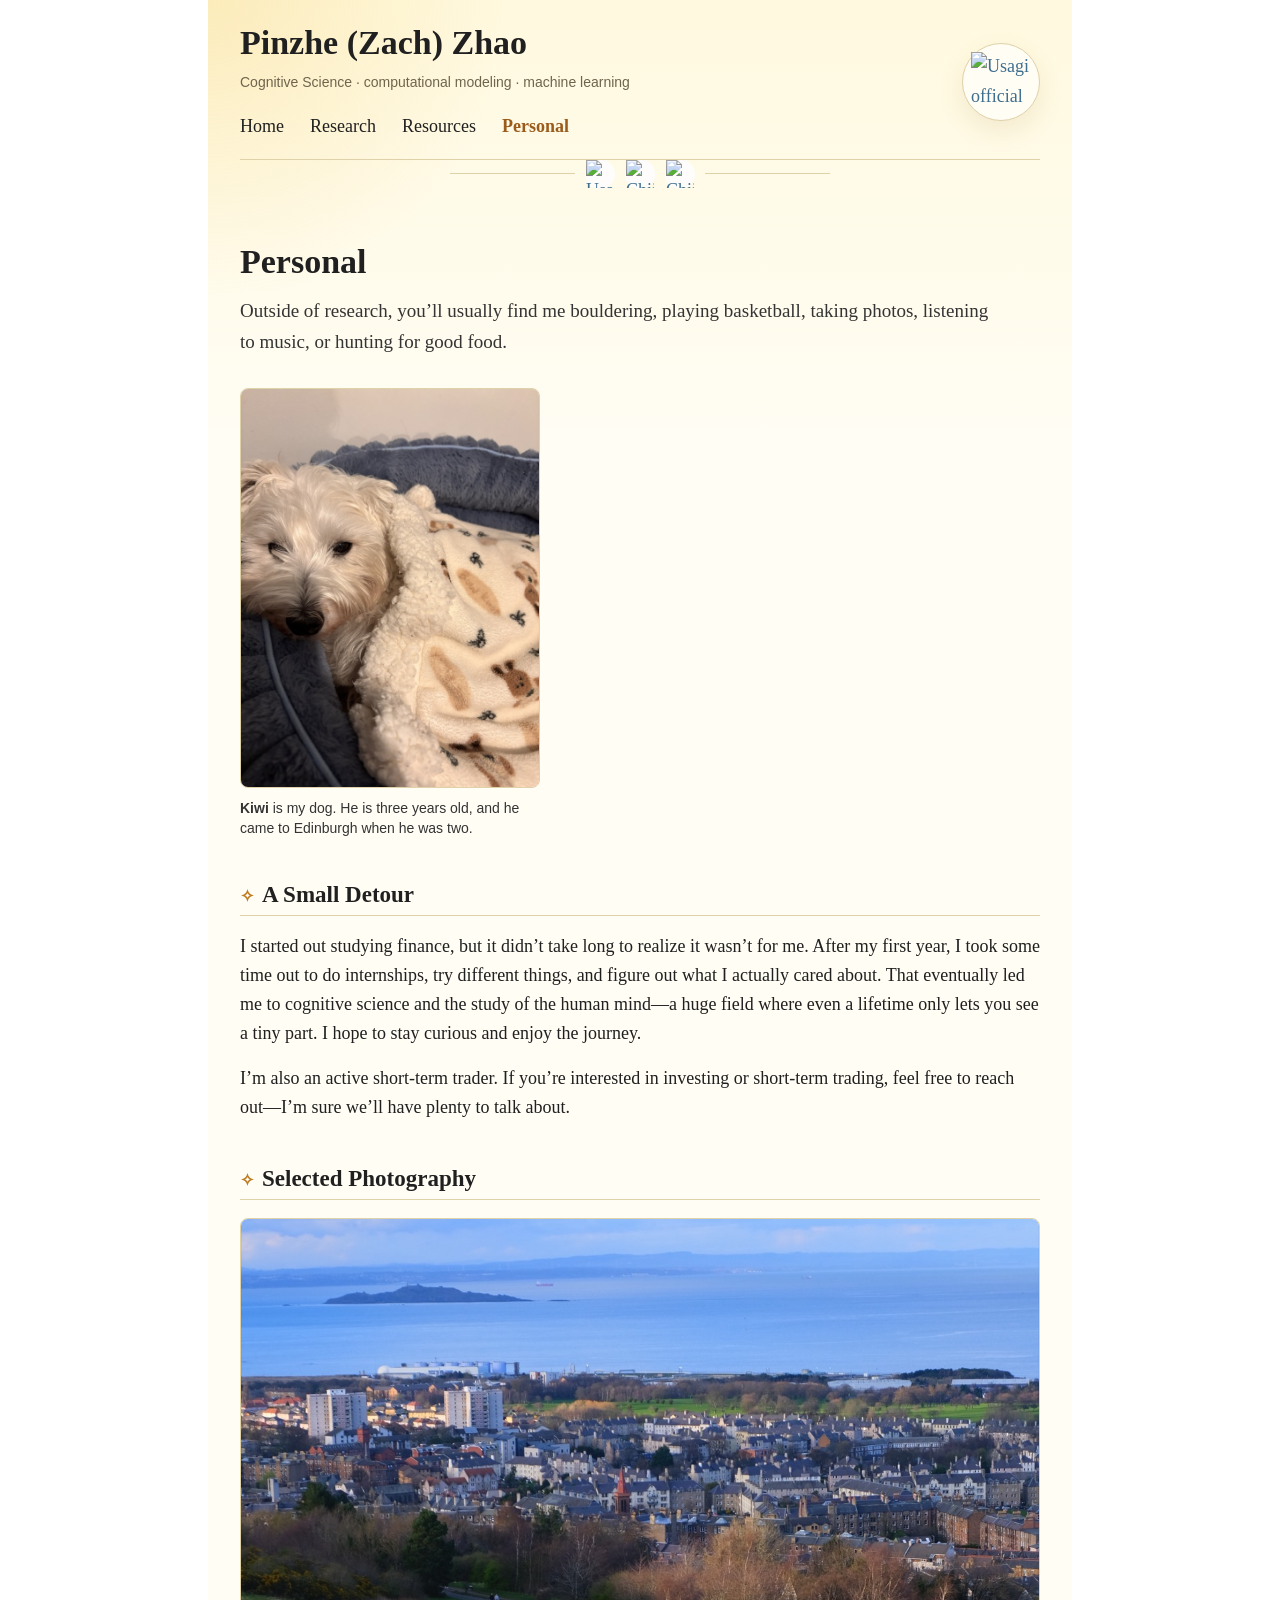
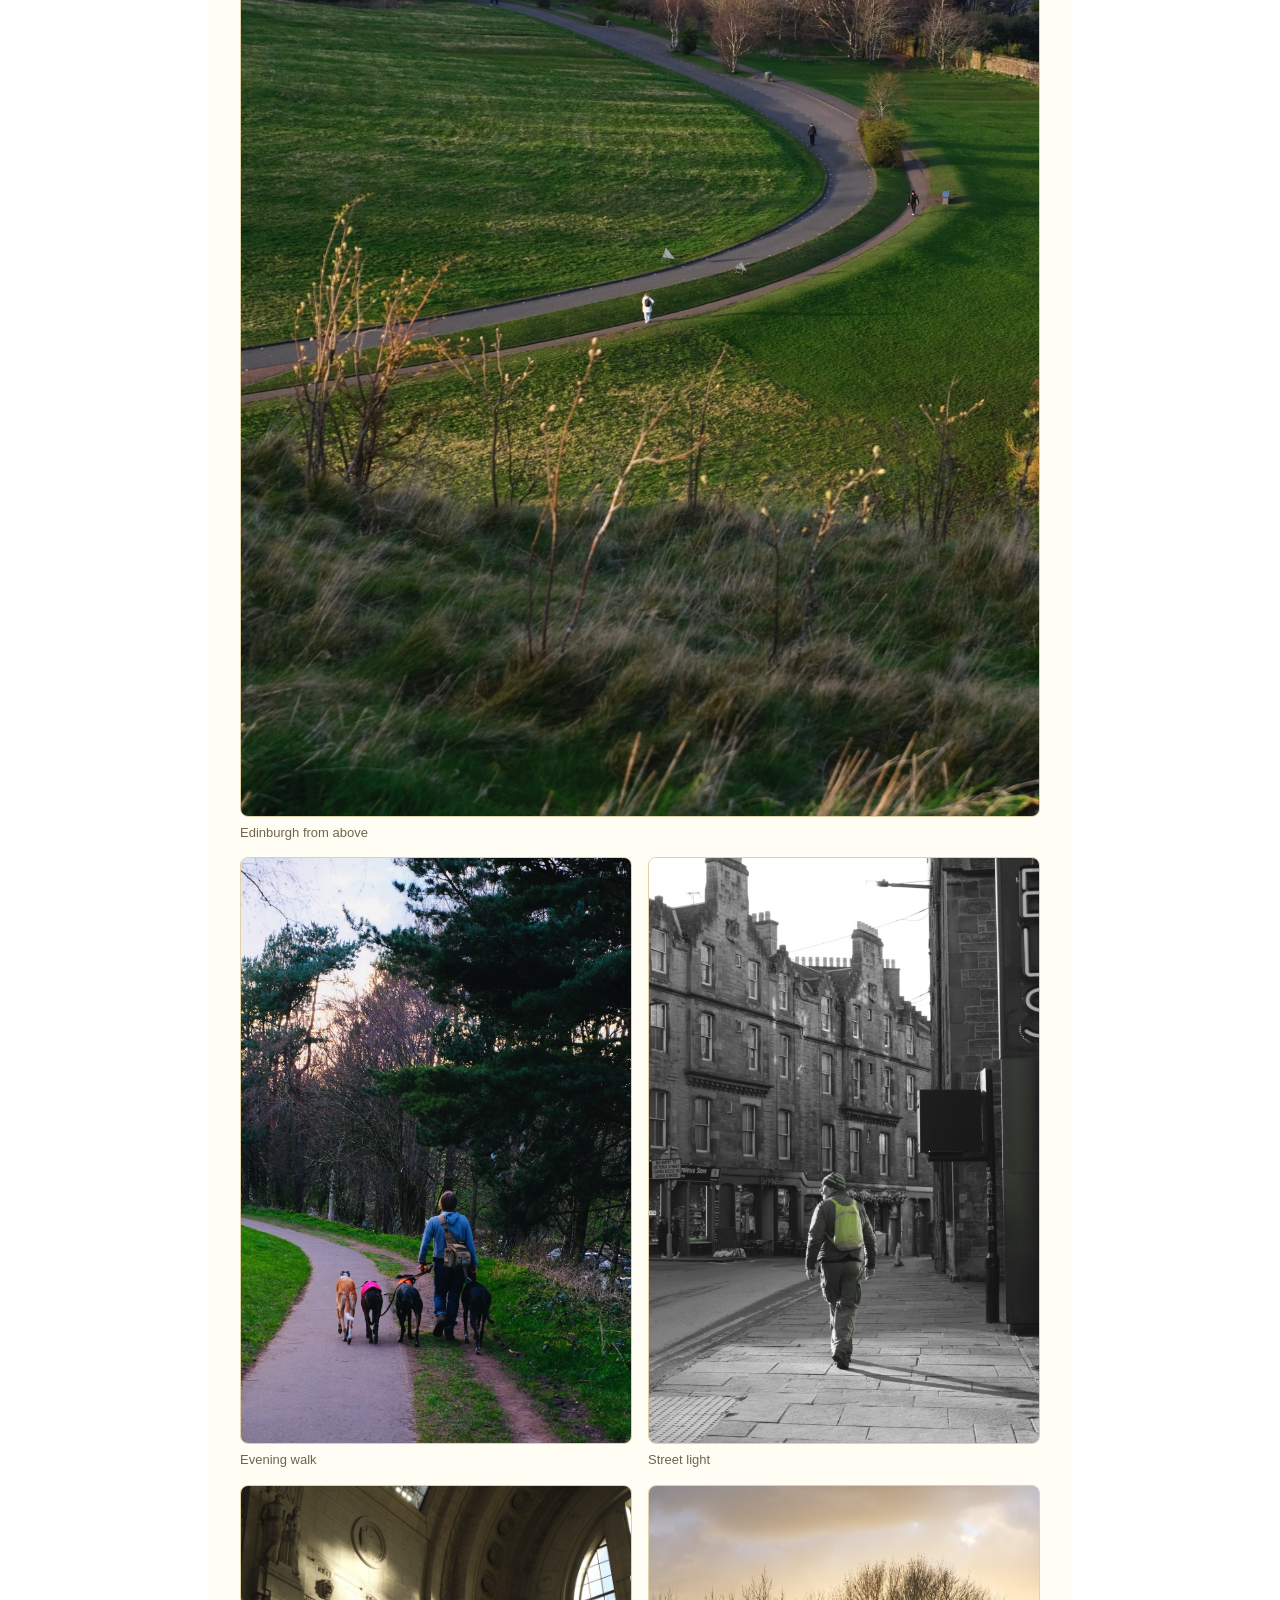
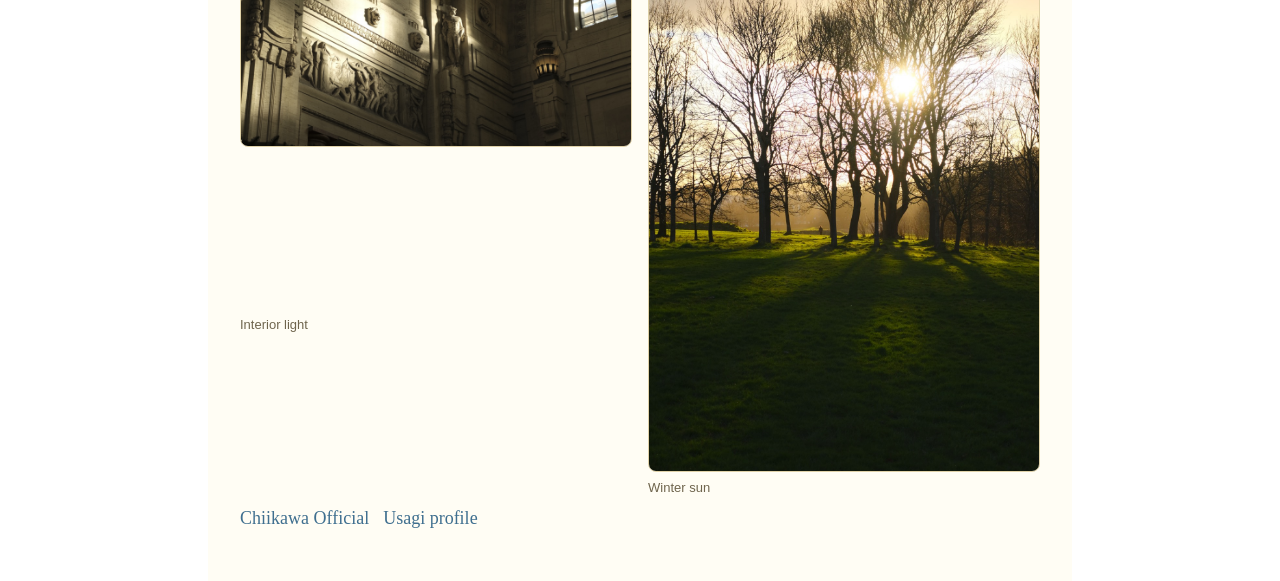
==== commit b0a9b22f: "Refresh homepage layout and news" ====
--- a/personal.html
+++ b/personal.html
@@ -1,5 +1,5 @@
 <!doctype html>
-<html lang="zh-CN">
+<html lang="en">
   <head>
     <meta charset="utf-8" />
     <meta name="viewport" content="width=device-width, initial-scale=1" />
@@ -16,7 +16,7 @@
           <a class="site-title" href="index.html">Pinzhe (Zach) Zhao</a>
           <p class="site-subtitle">Cognitive Science · computational modeling · machine learning</p>
         </div>
-        <nav class="nav" aria-label="主导航">
+        <nav class="nav" aria-label="Primary navigation">
           <a href="index.html">Home</a>
           <a href="research.html">Research</a>
           <a href="resources.html">Resources</a>
--- a/styles.css
+++ b/styles.css
@@ -21,9 +21,7 @@
 body {
   margin: 0;
   color: var(--text);
-  background:
-    radial-gradient(circle at top left, rgba(244, 201, 93, 0.28), transparent 300px),
-    linear-gradient(180deg, #fff9df 0%, #fffdf4 440px, var(--surface) 100%);
+  background: #ffffff;
   font-family: var(--serif);
   font-size: 18px;
   line-height: 1.62;
@@ -45,9 +43,12 @@
 }
 
 .page {
-  width: min(920px, calc(100% - 32px));
+  width: min(864px, calc(100% - 64px));
   margin: 0 auto;
-  padding: 32px 0 56px;
+  padding: 24px 32px 32px;
+  background:
+    radial-gradient(circle at top left, rgba(244, 201, 93, 0.28), transparent 300px),
+    linear-gradient(180deg, #fff9df 0%, #fffdf4 440px, #fffdf4 100%);
 }
 
 .site-header {
@@ -183,7 +184,8 @@
 
 .intro-home {
   grid-template-columns: 1fr;
-  max-width: 720px;
+  max-width: none;
+  padding-top: 24px;
 }
 
 .profile {
@@ -231,11 +233,140 @@
   margin: 0;
 }
 
-.quick-links {
+.social-links {
   display: flex;
   flex-wrap: wrap;
-  gap: 12px;
-  margin-top: 14px;
+  gap: 10px;
+  margin-top: 18px;
+}
+
+.social-link {
+  display: inline-grid;
+  place-items: center;
+  width: 38px;
+  height: 38px;
+  border: 1px solid var(--line);
+  border-radius: 999px;
+  background: #fffdf4;
+  color: var(--text);
+  box-shadow: 0 4px 12px rgba(154, 115, 42, 0.08);
+  transition: transform 140ms ease, border-color 140ms ease, color 140ms ease,
+    background-color 140ms ease;
+}
+
+.social-link:hover,
+.social-link:focus {
+  border-color: var(--sun);
+  background: var(--soft);
+  color: var(--link-hover);
+  text-decoration: none;
+  transform: translateY(-2px);
+}
+
+.social-link:focus-visible {
+  outline: 2px solid var(--link);
+  outline-offset: 3px;
+}
+
+.social-link svg {
+  width: 18px;
+  height: 18px;
+}
+
+.social-link .icon-fill {
+  fill: currentColor;
+}
+
+.social-link .icon-stroke {
+  fill: none;
+  stroke: currentColor;
+  stroke-linecap: round;
+  stroke-linejoin: round;
+  stroke-width: 1.7;
+}
+
+.news-section {
+  margin-top: 30px;
+  padding: 17px 19px 18px;
+  border: 1px solid var(--line);
+  border-radius: 11px;
+  background: rgba(255, 253, 244, 0.78);
+  box-shadow: 0 5px 18px rgba(117, 82, 22, 0.05);
+}
+
+.news-label {
+  display: flex;
+  align-items: center;
+  gap: 7px;
+  color: var(--text);
+}
+
+.news-label h2 {
+  margin: 0;
+  padding-bottom: 0;
+  border-bottom: 0;
+  color: inherit;
+  font-family: var(--serif);
+  font-size: 20px;
+  letter-spacing: 0.02em;
+  line-height: 1;
+}
+
+.news-label h2::before {
+  content: none;
+}
+
+.news-pulse {
+  width: 6px;
+  height: 6px;
+  border-radius: 50%;
+  background: #c47a28;
+  box-shadow: 0 0 0 0 rgba(196, 122, 40, 0.34);
+  animation: news-pulse 2.2s ease-out infinite;
+}
+
+.news-list {
+  display: grid;
+  gap: 11px;
+  margin: 15px 0 0;
+  padding: 0;
+  list-style: none;
+}
+
+.news-list li {
+  display: grid;
+  grid-template-columns: 72px minmax(0, 1fr);
+  align-items: start;
+  gap: 13px;
+}
+
+.news-list time {
+  color: #8b4a14;
+  font-family: var(--sans);
+  font-size: 12px;
+  font-weight: 700;
+  white-space: nowrap;
+}
+
+.news-list span {
+  font-size: 15px;
+  line-height: 1.5;
+}
+
+@keyframes news-pulse {
+  70% {
+    box-shadow: 0 0 0 5px rgba(196, 122, 40, 0);
+  }
+
+  100% {
+    box-shadow: 0 0 0 0 rgba(196, 122, 40, 0);
+  }
+}
+
+@media (prefers-reduced-motion: reduce) {
+  .news-pulse {
+    animation: none;
+  }
 }
 
 .notice {
@@ -521,8 +652,8 @@
   }
 
   .page {
-    width: min(100% - 24px, 920px);
-    padding-top: 22px;
+    width: min(100% - 24px, 864px);
+    padding: 18px 12px 28px;
   }
 
   .site-title {
@@ -584,4 +715,21 @@
     grid-template-columns: 1fr;
     gap: 0;
   }
-}
+
+  .news-section {
+    padding: 15px;
+  }
+
+  .news-list li {
+    grid-template-columns: 64px minmax(0, 1fr);
+    gap: 10px;
+  }
+
+  .news-label h2 {
+    font-size: 18px;
+  }
+
+  .news-list span {
+    font-size: 14px;
+  }
+}
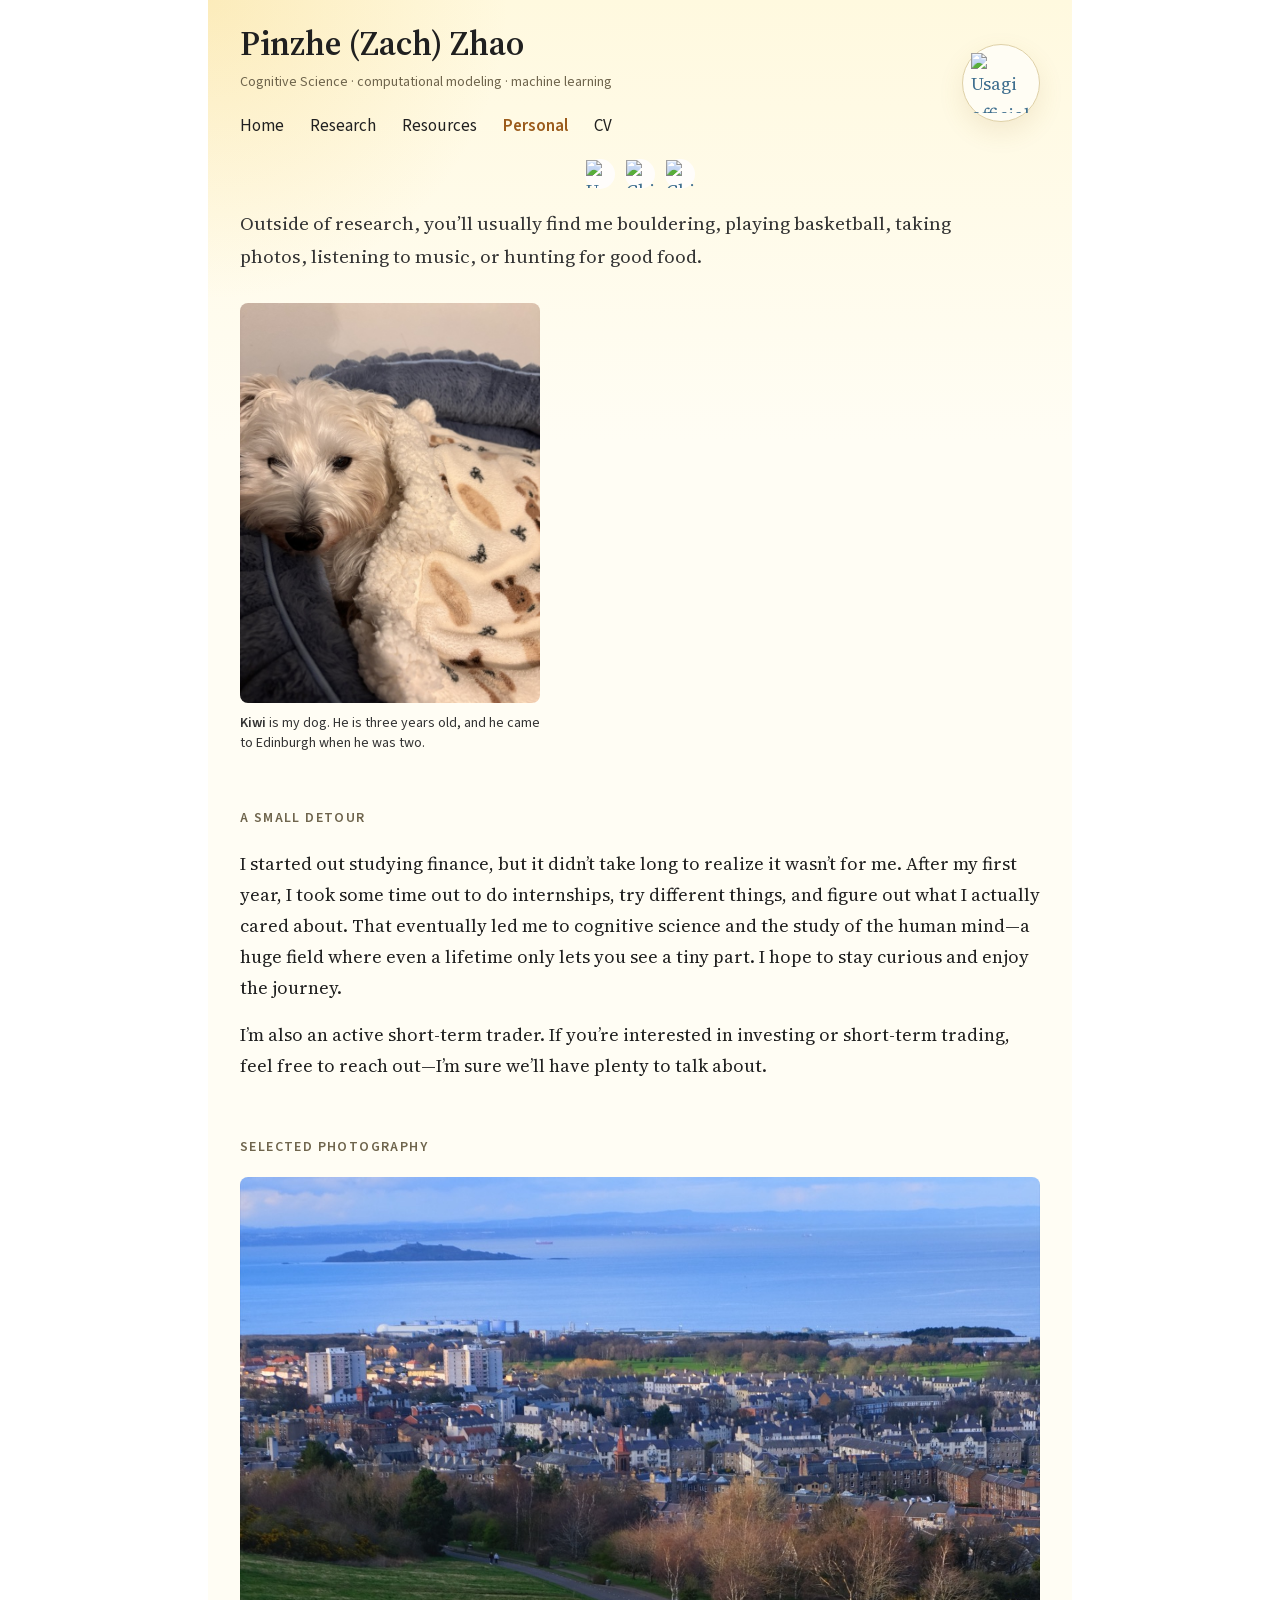
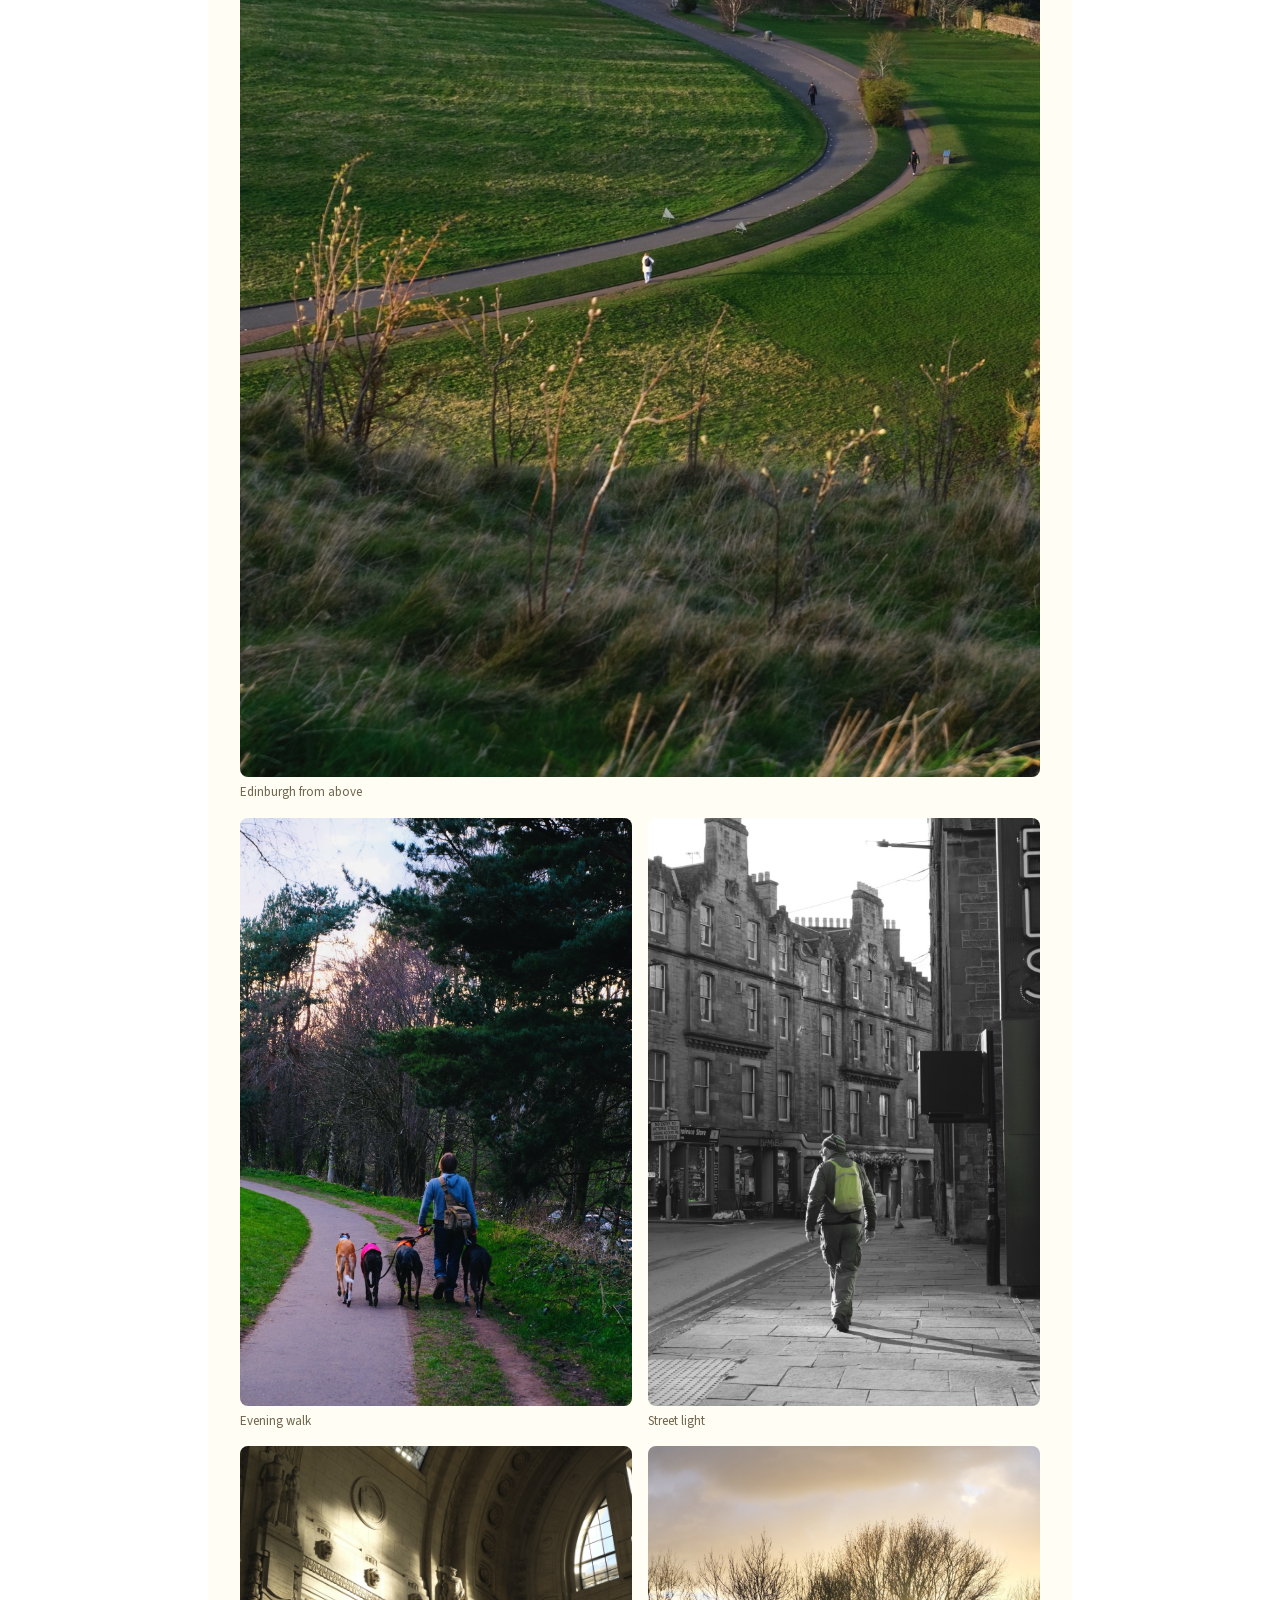
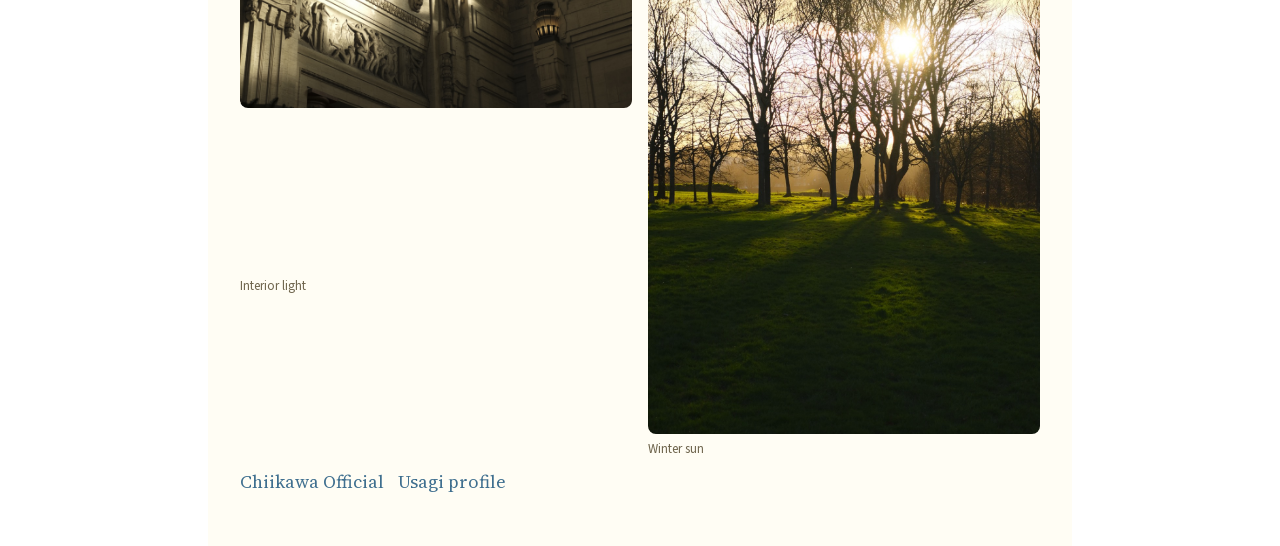
==== commit f2dc48ed: "Refine site typography and research layout" ====
--- a/personal.html
+++ b/personal.html
@@ -7,13 +7,14 @@
     <meta name="description" content="Personal page of Pinzhe (Zach) Zhao, including interests, photography, Kiwi, and life in Edinburgh." />
     <meta name="author" content="Pinzhe Zhao" />
     <link rel="canonical" href="https://555bighamsome.github.io/personal.html" />
-    <link rel="stylesheet" href="styles.css" />
+    <link rel="icon" href="favicon.svg" type="image/svg+xml" />
+    <link rel="stylesheet" href="styles.css?v=20260911-editorial" />
   </head>
   <body>
     <main class="page">
       <header class="site-header">
         <div>
-          <a class="site-title" href="index.html">Pinzhe (Zach) Zhao</a>
+          <h1 class="site-heading"><a class="site-title" href="index.html">Pinzhe (Zach) Zhao</a></h1>
           <p class="site-subtitle">Cognitive Science · computational modeling · machine learning</p>
         </div>
         <nav class="nav" aria-label="Primary navigation">
@@ -21,6 +22,7 @@
           <a href="research.html">Research</a>
           <a href="resources.html">Resources</a>
           <a class="active" href="personal.html">Personal</a>
+          <a href="Zach_Zhao.pdf" target="_blank" rel="noreferrer">CV</a>
         </nav>
         <a class="header-avatar" href="https://www.chiikawaofficial.com/characters" target="_blank" rel="noreferrer" aria-label="Usagi official character artwork">
           <img src="https://images.squarespace-cdn.com/content/v1/6670add926f2a64cd00fb0e7/380ff076-4839-4b29-bb0b-53887285d56d/character+2.png?format=300w" alt="Usagi official character artwork" />
@@ -42,7 +44,6 @@
       </div>
 
       <section class="content">
-        <h1>Personal</h1>
         <p class="section-intro">
           Outside of research, you’ll usually find me bouldering, playing
           basketball, taking photos, listening to music, or hunting for good food.
@@ -50,7 +51,7 @@
 
         <section class="personal-feature personal-feature-single" aria-label="Kiwi">
           <figure class="kiwi-card">
-            <img class="portrait" src="assets/zach-photo.jpg" alt="Kiwi, Zach Zhao's dog" />
+            <img class="portrait" src="assets/zach-photo.jpg" alt="Kiwi, Zach Zhao's dog" width="675" height="900" decoding="async" />
             <figcaption>
               <strong>Kiwi</strong> is my dog. He is three years old, and he came
               to Edinburgh when he was two.
@@ -77,23 +78,23 @@
         <h2>Selected Photography</h2>
         <div class="photo-grid">
           <figure>
-            <img src="assets/photography/edinburgh-view.jpg" alt="Edinburgh landscape viewed from a hill" />
+            <img src="assets/photography/edinburgh-view.jpg" alt="Edinburgh landscape viewed from a hill" width="1200" height="1800" loading="lazy" decoding="async" />
             <figcaption>Edinburgh from above</figcaption>
           </figure>
           <figure>
-            <img src="assets/photography/dog-walk.jpg" alt="A person walking four dogs on a path in Edinburgh" />
+            <img src="assets/photography/dog-walk.jpg" alt="A person walking four dogs on a path in Edinburgh" width="1200" height="1800" loading="lazy" decoding="async" />
             <figcaption>Evening walk</figcaption>
           </figure>
           <figure>
-            <img src="assets/photography/street-light.jpg" alt="Black and white street photograph in Edinburgh" />
+            <img src="assets/photography/street-light.jpg" alt="Black and white street photograph in Edinburgh" width="1200" height="1800" loading="lazy" decoding="async" />
             <figcaption>Street light</figcaption>
           </figure>
           <figure>
-            <img src="assets/photography/interior-light.jpg" alt="Warm light inside an architectural interior" />
+            <img src="assets/photography/interior-light.jpg" alt="Warm light inside an architectural interior" width="1800" height="1200" loading="lazy" decoding="async" />
             <figcaption>Interior light</figcaption>
           </figure>
           <figure>
-            <img src="assets/photography/winter-sun.jpg" alt="Sunlight through winter trees" />
+            <img src="assets/photography/winter-sun.jpg" alt="Sunlight through winter trees" width="1200" height="1800" loading="lazy" decoding="async" />
             <figcaption>Winter sun</figcaption>
           </figure>
         </div>
--- a/styles.css
+++ b/styles.css
@@ -1,3 +1,27 @@
+@font-face {
+  font-family: "Source Serif 4";
+  font-style: normal;
+  font-weight: 400 700;
+  font-display: swap;
+  src: url("assets/fonts/source-serif-4-latin.woff2") format("woff2");
+}
+
+@font-face {
+  font-family: "Source Serif 4";
+  font-style: italic;
+  font-weight: 400 700;
+  font-display: swap;
+  src: url("assets/fonts/source-serif-4-italic-latin.woff2") format("woff2");
+}
+
+@font-face {
+  font-family: "Source Sans 3";
+  font-style: normal;
+  font-weight: 400 700;
+  font-display: swap;
+  src: url("assets/fonts/source-sans-3-latin.woff2") format("woff2");
+}
+
 :root {
   color-scheme: light;
   --text: #202020;
@@ -10,8 +34,10 @@
   --petal: #f6c6a6;
   --sun: #f4c95d;
   --mint: #c9dfc5;
-  --sans: Arial, "Noto Sans SC", sans-serif;
-  --serif: Charter, Georgia, "Times New Roman", "Noto Serif SC", "Songti SC", serif;
+  --section-space: 56px;
+  --item-space: 28px;
+  --sans: "Source Sans 3", -apple-system, BlinkMacSystemFont, "Segoe UI", Arial, "Noto Sans SC", sans-serif;
+  --serif: "Source Serif 4", Charter, Georgia, "Noto Serif SC", "Songti SC", serif;
 }
 
 * {
@@ -24,7 +50,13 @@
   background: #ffffff;
   font-family: var(--serif);
   font-size: 18px;
-  line-height: 1.62;
+  font-optical-sizing: auto;
+  line-height: 1.72;
+}
+
+strong,
+b {
+  font-weight: 600;
 }
 
 p {
@@ -57,7 +89,6 @@
   grid-template-columns: 1fr auto;
   gap: 18px;
   padding-bottom: 18px;
-  border-bottom: 1px solid var(--line);
 }
 
 .site-header > div:not(.header-tools),
@@ -69,7 +100,12 @@
   color: var(--text);
   font-size: 34px;
   line-height: 1.12;
-  font-weight: 700;
+  font-weight: 600;
+}
+
+.site-heading {
+  margin: 0;
+  font-size: inherit;
 }
 
 .site-subtitle {
@@ -89,7 +125,8 @@
   display: flex;
   flex-wrap: wrap;
   gap: 14px 26px;
-  font-size: 18px;
+  font-family: var(--sans);
+  font-size: 17px;
 }
 
 .nav a {
@@ -98,7 +135,7 @@
 
 .nav a.active {
   color: var(--link-hover);
-  font-weight: 700;
+  font-weight: 600;
 }
 
 .header-avatar {
@@ -128,34 +165,17 @@
   object-fit: contain;
 }
 
-.header-tools {
-  grid-column: 2;
-  grid-row: 1 / span 2;
-  align-self: center;
-  justify-self: end;
+.character-divider {
   display: flex;
-  align-items: center;
-  gap: 8px;
-}
-
-.header-tools .header-avatar {
-  grid-column: auto;
-  grid-row: auto;
-  order: 2;
-}
-
-.character-divider {
-  display: grid;
-  grid-template-columns: 1fr repeat(3, 30px) 1fr;
+  justify-content: center;
   gap: 10px;
   align-items: center;
   width: min(380px, 100%);
-  margin: -1px auto 22px;
+  margin: 0 auto 18px;
 }
 
 .character-divider span {
-  height: 1px;
-  background: var(--line);
+  display: none;
 }
 
 .character-divider a {
@@ -196,10 +216,10 @@
 .portrait {
   display: block;
   width: 100%;
+  height: auto;
   aspect-ratio: 3 / 4;
   object-fit: cover;
   object-position: center;
-  border: 1px solid var(--line);
   border-radius: 8px;
   background: var(--soft);
 }
@@ -226,7 +246,7 @@
 }
 
 .contact-list dt {
-  font-weight: 700;
+  font-weight: 600;
 }
 
 .contact-list dd {
@@ -286,49 +306,24 @@
 }
 
 .news-section {
-  margin-top: 30px;
-  padding: 17px 19px 18px;
-  border: 1px solid var(--line);
-  border-radius: 11px;
-  background: rgba(255, 253, 244, 0.78);
-  box-shadow: 0 5px 18px rgba(117, 82, 22, 0.05);
+  margin-top: var(--section-space);
 }
 
 .news-label {
   display: flex;
   align-items: center;
   gap: 7px;
-  color: var(--text);
+  color: var(--muted);
 }
 
 .news-label h2 {
   margin: 0;
-  padding-bottom: 0;
-  border-bottom: 0;
-  color: inherit;
-  font-family: var(--serif);
-  font-size: 20px;
-  letter-spacing: 0.02em;
-  line-height: 1;
-}
-
-.news-label h2::before {
-  content: none;
-}
-
-.news-pulse {
-  width: 6px;
-  height: 6px;
-  border-radius: 50%;
-  background: #c47a28;
-  box-shadow: 0 0 0 0 rgba(196, 122, 40, 0.34);
-  animation: news-pulse 2.2s ease-out infinite;
 }
 
 .news-list {
   display: grid;
-  gap: 11px;
-  margin: 15px 0 0;
+  gap: 14px;
+  margin: 20px 0 0;
   padding: 0;
   list-style: none;
 }
@@ -341,32 +336,17 @@
 }
 
 .news-list time {
-  color: #8b4a14;
-  font-family: var(--sans);
-  font-size: 12px;
-  font-weight: 700;
+  color: var(--muted);
+  font-family: var(--sans);
+  font-size: 13px;
+  font-weight: 400;
+  line-height: 1.6;
   white-space: nowrap;
 }
 
 .news-list span {
-  font-size: 15px;
-  line-height: 1.5;
-}
-
-@keyframes news-pulse {
-  70% {
-    box-shadow: 0 0 0 5px rgba(196, 122, 40, 0);
-  }
-
-  100% {
-    box-shadow: 0 0 0 0 rgba(196, 122, 40, 0);
-  }
-}
-
-@media (prefers-reduced-motion: reduce) {
-  .news-pulse {
-    animation: none;
-  }
+  font-size: 16px;
+  line-height: 1.6;
 }
 
 .notice {
@@ -380,65 +360,6 @@
   line-height: 1.5;
 }
 
-.attention-widget {
-  display: flex;
-  flex-wrap: wrap;
-  gap: 10px 14px;
-  align-items: center;
-  margin: 0 0 24px;
-  font-family: var(--sans);
-}
-
-.header-attention {
-  order: 1;
-  flex-direction: column;
-  align-items: flex-end;
-  justify-content: center;
-  gap: 6px;
-  max-width: 210px;
-  margin: 0;
-  text-align: right;
-}
-
-.eye-button {
-  display: inline-flex;
-  align-items: center;
-  gap: 6px;
-  min-height: 34px;
-  padding: 6px 10px;
-  border: 1px solid var(--line);
-  border-radius: 999px;
-  background: #fffdf4;
-  color: var(--text);
-  cursor: pointer;
-  font: inherit;
-  line-height: 1.2;
-}
-
-.eye-button:hover,
-.eye-button:focus {
-  border-color: var(--sun);
-  color: var(--link-hover);
-}
-
-.eye-button:disabled {
-  cursor: default;
-  opacity: 0.76;
-}
-
-.eye-button svg {
-  width: 16px;
-  height: 16px;
-  fill: none;
-  stroke: currentColor;
-  stroke-width: 1.8;
-}
-
-.attention-count {
-  color: var(--muted);
-  font-size: 12px;
-}
-
 .source-links {
   display: flex;
   flex-wrap: wrap;
@@ -447,7 +368,7 @@
 
 .content {
   max-width: 800px;
-  padding-top: 30px;
+  padding-top: 0;
 }
 
 .personal-feature {
@@ -496,7 +417,6 @@
   display: block;
   width: 100%;
   height: auto;
-  border: 1px solid var(--line);
   border-radius: 8px;
   background: var(--soft);
 }
@@ -515,6 +435,7 @@
 h1,
 h2,
 h3 {
+  font-weight: 600;
   line-height: 1.22;
 }
 
@@ -524,22 +445,20 @@
 }
 
 h2 {
-  margin: 42px 0 16px;
-  padding-bottom: 6px;
-  border-bottom: 1px solid var(--line);
-  font-size: 23px;
-}
-
-h2::before {
-  content: "✧";
-  margin-right: 8px;
-  color: #be7c22;
-  font-size: 17px;
+  margin: var(--section-space) 0 20px;
+  color: var(--muted);
+  font-family: var(--sans);
+  font-size: 14px;
+  font-weight: 600;
+  letter-spacing: 0.1em;
+  line-height: 1.4;
+  text-transform: uppercase;
 }
 
 h3 {
   margin: 0 0 8px;
-  font-size: 19px;
+  font-size: 20px;
+  line-height: 1.35;
 }
 
 .section-intro {
@@ -569,12 +488,14 @@
 
 .pub-list {
   display: grid;
-  gap: 18px;
+  gap: var(--item-space);
+  margin: 0;
+  padding: 0;
+  list-style: none;
 }
 
 .pub-list li {
-  padding-bottom: 16px;
-  border-bottom: 1px solid var(--line);
+  padding: 0;
 }
 
 .pub-list li + li {
@@ -589,64 +510,145 @@
 }
 
 .pub-title {
-  margin-bottom: 4px;
+  margin-bottom: 6px;
   color: var(--text);
-  font-size: 18px;
-  font-weight: 700;
+  font-size: 19px;
+  font-weight: 600;
   line-height: 1.35;
 }
 
 .pub-authors,
 .pub-venue,
 .pub-note {
-  color: #3d3d3d;
+  color: var(--muted);
+  font-family: var(--sans);
+  font-size: 15px;
+  line-height: 1.5;
+}
+
+.pub-note {
+  color: var(--muted);
+  font-family: var(--sans);
+  font-size: 14px;
+  margin-top: 3px;
+}
+
+.project-list {
+  display: grid;
+  gap: var(--item-space);
+}
+
+.course-grid {
+  grid-template-columns: repeat(2, minmax(0, 1fr));
+  gap: var(--item-space) 28px;
+}
+
+.project-list article {
+  padding-bottom: 0;
+}
+
+.project-list p:last-child,
+.kiwi-card p:last-child {
+  margin: 0;
+}
+
+.link-list {
+  margin: 8px 0 0;
+  font-family: var(--sans);
   font-size: 16px;
   line-height: 1.5;
 }
 
-.pub-note {
-  color: var(--muted);
-  font-family: var(--sans);
-  font-size: 14px;
-  margin-top: 3px;
-}
-
-.project-list {
-  display: grid;
-  gap: 20px;
-}
-
-.course-grid {
-  grid-template-columns: repeat(2, minmax(0, 1fr));
-  gap: 24px 28px;
-}
-
-.project-list article {
-  padding-bottom: 18px;
-  border-bottom: 1px solid var(--line);
-}
-
-.project-list p:last-child,
-.kiwi-card p:last-child {
-  margin: 0;
-}
-
-.link-list {
-  margin: 8px 0 0;
-  font-family: var(--sans);
-  font-size: 16px;
-  line-height: 1.5;
-}
-
 .project-meta {
-  color: #7a715b;
+  color: var(--muted);
   font-family: var(--sans);
   font-size: 14px;
   line-height: 1.45;
   margin-bottom: 8px;
 }
 
+.interest-list {
+  display: grid;
+  grid-template-columns: repeat(2, minmax(0, 1fr));
+  gap: 8px 28px;
+  margin: 0;
+  padding: 0;
+  list-style: none;
+  font-family: var(--sans);
+  font-size: 16px;
+  line-height: 1.6;
+}
+
+.interest-list li,
+.interest-list li + li {
+  margin: 0;
+  padding: 0;
+}
+
+.research-projects h3 {
+  line-height: 1.35;
+  text-wrap: balance;
+}
+
+.research-projects .project-meta {
+  margin-bottom: 12px;
+  line-height: 1.55;
+}
+
+.research-projects .project-meta a {
+  white-space: nowrap;
+}
+
+.project-with-figure {
+  display: grid;
+  grid-template-columns: minmax(0, 1fr) 260px;
+  gap: 28px;
+  align-items: start;
+}
+
+.project-copy {
+  min-width: 0;
+}
+
+.project-figure {
+  width: 100%;
+  max-width: 260px;
+  margin: 3px 0 0;
+}
+
+.project-figure > a {
+  display: block;
+  aspect-ratio: 1.85;
+  background: #fff;
+  cursor: zoom-in;
+}
+
+.project-figure > a:focus-visible {
+  outline: 2px solid var(--link);
+  outline-offset: 4px;
+}
+
+.project-figure img {
+  display: block;
+  width: 100%;
+  height: 100%;
+  object-fit: contain;
+}
+
+.project-figure figcaption {
+  margin-top: 8px;
+  color: var(--muted);
+  font-family: var(--sans);
+  font-size: 13px;
+  line-height: 1.5;
+}
+
 @media (max-width: 720px) {
+  :root {
+    --section-space: 44px;
+    --item-space: 24px;
+  }
+
   body {
     font-size: 17px;
   }
@@ -663,12 +665,6 @@
   .site-header {
     grid-template-columns: 1fr auto;
     gap: 14px;
-  }
-
-  .header-tools {
-    grid-column: 1 / -1;
-    grid-row: 3;
-    justify-content: flex-end;
   }
 
   .header-avatar {
@@ -703,6 +699,21 @@
     grid-template-columns: 1fr;
   }
 
+  .interest-list {
+    grid-template-columns: 1fr;
+    gap: 6px;
+  }
+
+  .project-with-figure {
+    grid-template-columns: minmax(0, 1fr);
+    gap: 16px;
+  }
+
+  .project-figure {
+    max-width: 300px;
+    margin-top: 0;
+  }
+
   .photo-grid figure:first-child {
     grid-column: auto;
   }
@@ -716,20 +727,9 @@
     gap: 0;
   }
 
-  .news-section {
-    padding: 15px;
-  }
-
   .news-list li {
     grid-template-columns: 64px minmax(0, 1fr);
     gap: 10px;
   }
 
-  .news-label h2 {
-    font-size: 18px;
-  }
-
-  .news-list span {
-    font-size: 14px;
-  }
-}
+}
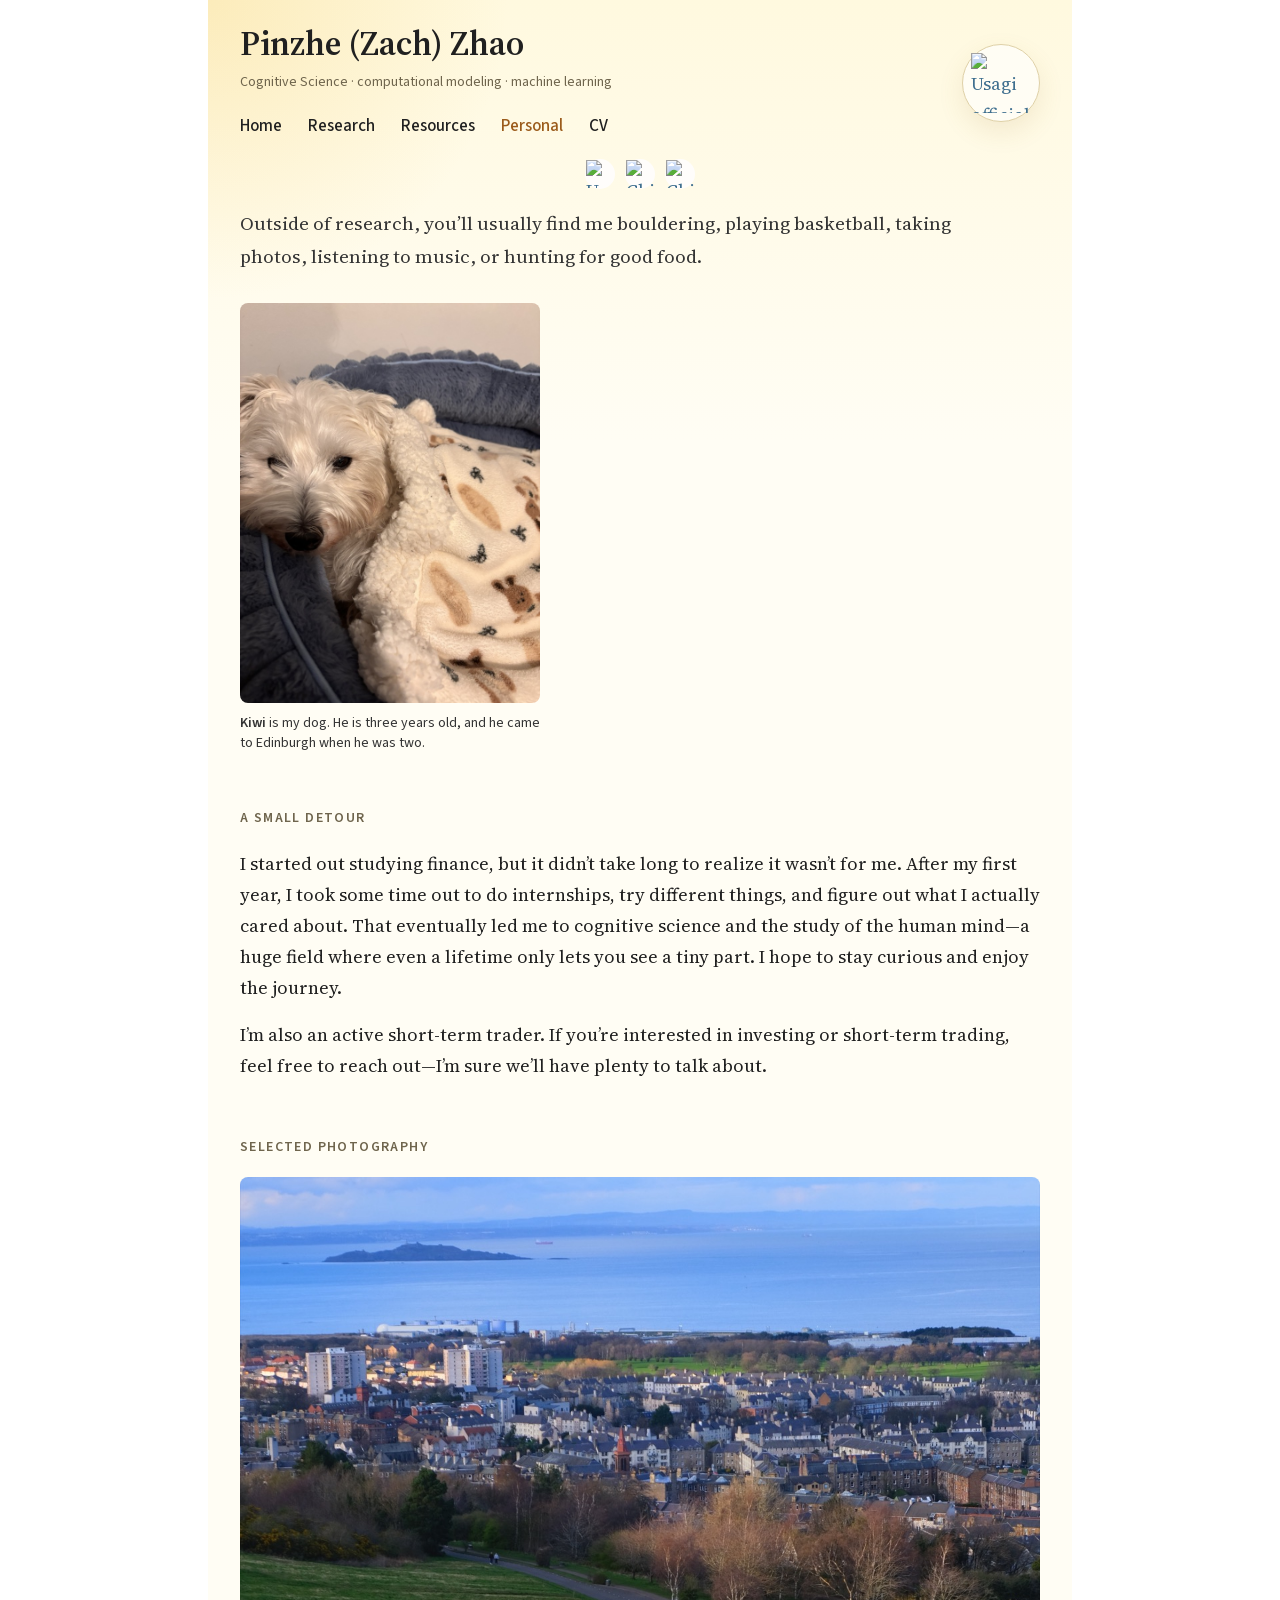
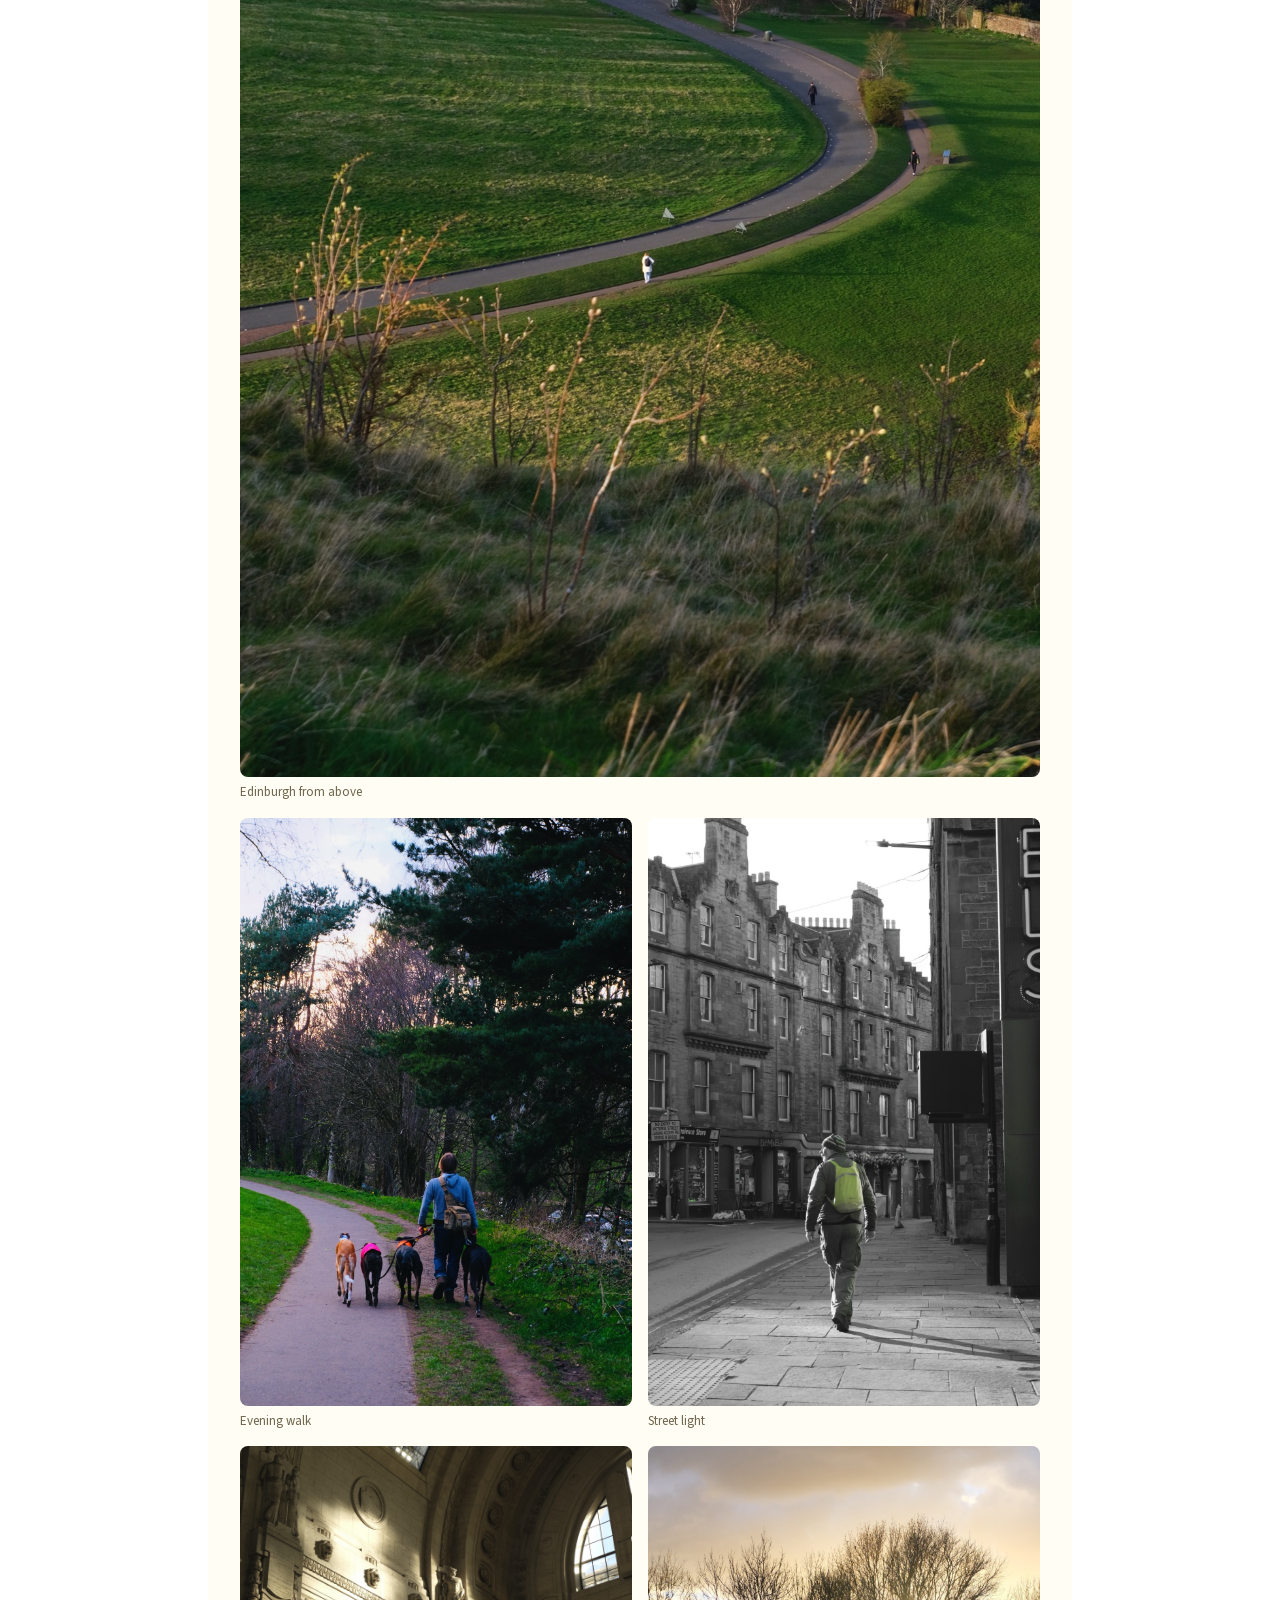
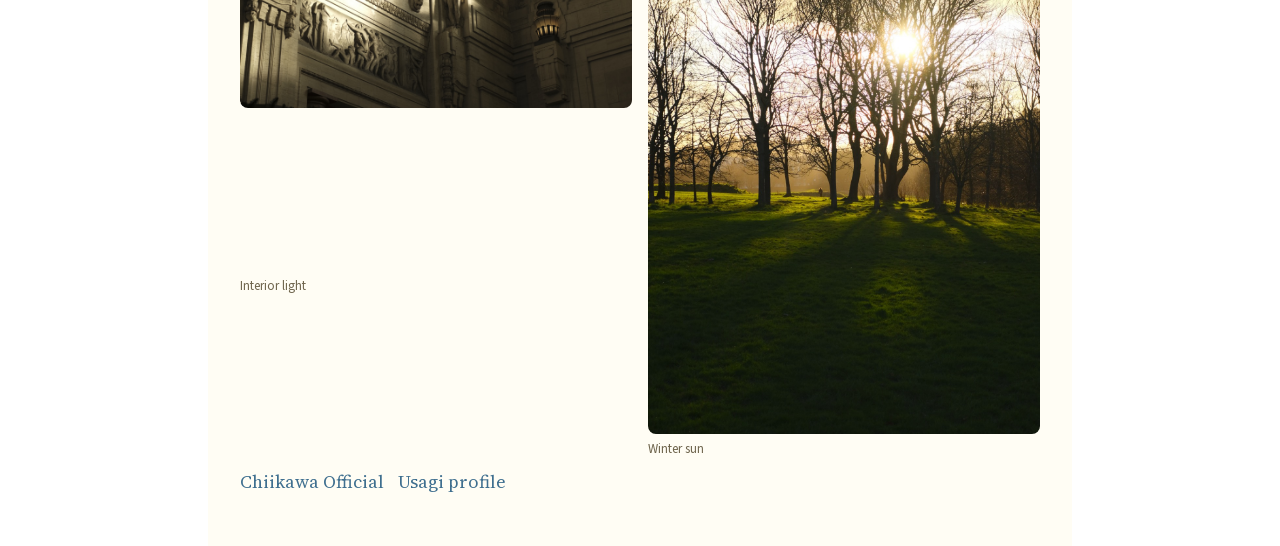
==== commit aab73511: "Update homepage news and refine site navigation" ====
--- a/personal.html
+++ b/personal.html
@@ -8,7 +8,9 @@
     <meta name="author" content="Pinzhe Zhao" />
     <link rel="canonical" href="https://555bighamsome.github.io/personal.html" />
     <link rel="icon" href="favicon.svg" type="image/svg+xml" />
-    <link rel="stylesheet" href="styles.css?v=20260911-editorial" />
+    <link rel="preload" href="assets/fonts/source-serif-4-latin.woff2" as="font" type="font/woff2" crossorigin />
+    <link rel="preload" href="assets/fonts/source-sans-3-latin.woff2" as="font" type="font/woff2" crossorigin />
+    <link rel="stylesheet" href="styles.css?v=20260912-transitions" />
   </head>
   <body>
     <main class="page">
@@ -21,7 +23,7 @@
           <a href="index.html">Home</a>
           <a href="research.html">Research</a>
           <a href="resources.html">Resources</a>
-          <a class="active" href="personal.html">Personal</a>
+          <a class="active" href="personal.html" aria-current="page">Personal</a>
           <a href="Zach_Zhao.pdf" target="_blank" rel="noreferrer">CV</a>
         </nav>
         <a class="header-avatar" href="https://www.chiikawaofficial.com/characters" target="_blank" rel="noreferrer" aria-label="Usagi official character artwork">
--- a/styles.css
+++ b/styles.css
@@ -44,6 +44,52 @@
   box-sizing: border-box;
 }
 
+html {
+  scrollbar-gutter: stable both-edges;
+}
+
+/* Native page navigation: keep the old page visible while the new one fades in.
+   No click interception, delayed navigation, or initially hidden page content.
+   https://developer.chrome.com/docs/web-platform/view-transitions/cross-document */
+@view-transition {
+  navigation: auto;
+}
+
+::view-transition-group(root) {
+  animation: none;
+}
+
+::view-transition-old(root) {
+  animation: none;
+  mix-blend-mode: normal;
+}
+
+::view-transition-new(root) {
+  animation: page-reveal 160ms ease-out both;
+  mix-blend-mode: normal;
+}
+
+@keyframes page-reveal {
+  from {
+    opacity: 0;
+  }
+  to {
+    opacity: 1;
+  }
+}
+
+@media (prefers-reduced-motion: reduce) {
+  @view-transition {
+    navigation: none;
+  }
+
+  ::view-transition-group(root),
+  ::view-transition-old(root),
+  ::view-transition-new(root) {
+    animation: none;
+  }
+}
+
 body {
   margin: 0;
   color: var(--text);
@@ -131,11 +177,24 @@
 
 .nav a {
   color: var(--text);
+  font-weight: 500;
+  white-space: nowrap;
+  transition: color 140ms ease;
 }
 
 .nav a.active {
   color: var(--link-hover);
-  font-weight: 600;
+}
+
+.nav a:hover,
+.nav a:focus {
+  text-decoration: none;
+}
+
+.nav a:focus-visible {
+  border-radius: 3px;
+  outline: 2px solid var(--link);
+  outline-offset: 4px;
 }
 
 .header-avatar {
@@ -163,6 +222,76 @@
   width: 60px;
   height: 60px;
   object-fit: contain;
+}
+
+.header-tools {
+  grid-column: 2;
+  grid-row: 1 / span 2;
+  align-self: center;
+  justify-self: end;
+  display: flex;
+  align-items: center;
+  gap: 10px;
+  min-width: 0;
+}
+
+.header-tools .header-avatar {
+  flex-shrink: 0;
+}
+
+.attention-widget {
+  display: flex;
+  flex-direction: column;
+  align-items: flex-end;
+  gap: 6px;
+  max-width: 200px;
+  font-family: var(--sans);
+}
+
+.eye-button {
+  display: inline-flex;
+  align-items: center;
+  gap: 8px;
+  min-height: 38px;
+  padding: 8px 12px;
+  border: 1px solid var(--line);
+  border-radius: 999px;
+  background: #fffdf4;
+  color: var(--text);
+  cursor: pointer;
+  font: inherit;
+  font-size: 14px;
+  line-height: 1.3;
+}
+
+.eye-button:hover,
+.eye-button:focus-visible {
+  border-color: var(--sun);
+  color: var(--link-hover);
+}
+
+.eye-button:focus-visible {
+  outline: 2px solid var(--link);
+  outline-offset: 3px;
+}
+
+.eye-button:disabled {
+  cursor: default;
+  opacity: 0.76;
+}
+
+.eye-button svg {
+  flex-shrink: 0;
+  width: 16px;
+  height: 16px;
+  fill: none;
+  stroke: currentColor;
+  stroke-width: 1.8;
+}
+
+.attention-count {
+  color: var(--muted);
+  font-size: 14px;
 }
 
 .character-divider {
@@ -256,45 +385,66 @@
 .social-links {
   display: flex;
   flex-wrap: wrap;
-  gap: 10px;
+  align-items: center;
+  gap: 12px;
   margin-top: 18px;
+  scroll-margin-top: 24px;
 }
 
 .social-link {
   display: inline-grid;
   place-items: center;
-  width: 38px;
-  height: 38px;
-  border: 1px solid var(--line);
-  border-radius: 999px;
-  background: #fffdf4;
-  color: var(--text);
-  box-shadow: 0 4px 12px rgba(154, 115, 42, 0.08);
-  transition: transform 140ms ease, border-color 140ms ease, color 140ms ease,
-    background-color 140ms ease;
+  flex: 0 0 auto;
+  width: 44px;
+  height: 44px;
+  border: 1px solid #e6dfcf;
+  border-radius: 50%;
+  background: rgba(255, 255, 255, 0.6);
+  color: #615b50;
+  line-height: 1;
+  box-shadow: 0 1px 2px rgba(83, 69, 41, 0.04);
+  transition: transform 160ms ease, border-color 160ms ease, color 160ms ease,
+    background-color 160ms ease, box-shadow 160ms ease;
 }
 
 .social-link:hover,
 .social-link:focus {
-  border-color: var(--sun);
-  background: var(--soft);
+  text-decoration: none;
+}
+
+.social-link:focus-visible {
+  border-color: #cab68e;
+  background: #ffffff;
   color: var(--link-hover);
-  text-decoration: none;
-  transform: translateY(-2px);
-}
-
-.social-link:focus-visible {
   outline: 2px solid var(--link);
-  outline-offset: 3px;
+  outline-offset: 4px;
+}
+
+@media (hover: hover) and (pointer: fine) {
+  .social-link:hover {
+    border-color: #cab68e;
+    background: #ffffff;
+    color: var(--link-hover);
+    box-shadow: 0 3px 8px rgba(83, 69, 41, 0.07);
+    transform: translateY(-1px);
+  }
 }
 
 .social-link svg {
+  display: block;
+  width: 20px;
+  height: 20px;
+}
+
+.social-link .icon-fill {
+  width: 17px;
+  height: 17px;
+  fill: currentColor;
+}
+
+.social-link .icon-linkedin {
   width: 18px;
   height: 18px;
-}
-
-.social-link .icon-fill {
-  fill: currentColor;
 }
 
 .social-link .icon-stroke {
@@ -302,7 +452,18 @@
   stroke: currentColor;
   stroke-linecap: round;
   stroke-linejoin: round;
-  stroke-width: 1.7;
+  stroke-width: 1.5;
+}
+
+@media (prefers-reduced-motion: reduce) {
+  .nav a,
+  .social-link {
+    transition: none;
+  }
+
+  .social-link:hover {
+    transform: none;
+  }
 }
 
 .news-section {
@@ -488,7 +649,7 @@
 
 .pub-list {
   display: grid;
-  gap: var(--item-space);
+  gap: 36px;
   margin: 0;
   padding: 0;
   list-style: none;
@@ -500,37 +661,82 @@
 
 .pub-list li + li {
   margin-top: 0;
+}
+
+.pub-entry {
+  display: grid;
+  grid-template-columns: 3rem minmax(0, 1fr);
+  gap: 20px;
+  align-items: start;
+}
+
+.pub-year {
+  padding-top: 4px;
+  color: var(--muted);
+  font-family: var(--sans);
+  font-size: 14px;
+  line-height: 1.5;
+  font-variant-numeric: tabular-nums;
+}
+
+.pub-details {
+  min-width: 0;
 }
 
 .pub-title,
 .pub-authors,
 .pub-venue,
+.pub-links,
 .pub-note {
   display: block;
+  margin: 0;
 }
 
 .pub-title {
-  margin-bottom: 6px;
+  margin-bottom: 8px;
   color: var(--text);
-  font-size: 19px;
+  font-size: 20px;
   font-weight: 600;
-  line-height: 1.35;
+  line-height: 1.4;
 }
 
 .pub-authors,
 .pub-venue,
+.pub-links,
 .pub-note {
   color: var(--muted);
   font-family: var(--sans);
   font-size: 15px;
-  line-height: 1.5;
+  line-height: 1.65;
+}
+
+.pub-authors {
+  color: #514d43;
+  font-size: 16px;
+}
+
+.pub-authors strong {
+  color: var(--text);
+}
+
+.pub-venue {
+  margin-top: 6px;
+  overflow-wrap: anywhere;
+}
+
+.pub-links {
+  display: flex;
+  flex-wrap: wrap;
+  gap: 6px 16px;
+  margin-top: 8px;
+  font-size: 14px;
+  font-weight: 600;
 }
 
 .pub-note {
-  color: var(--muted);
-  font-family: var(--sans);
+  margin-top: 8px;
   font-size: 14px;
-  margin-top: 3px;
+  font-style: italic;
 }
 
 .project-list {
@@ -667,6 +873,16 @@
     gap: 14px;
   }
 
+  .header-tools {
+    grid-column: 1 / -1;
+    grid-row: 3;
+    max-width: 100%;
+  }
+
+  .header-attention {
+    min-width: 0;
+  }
+
   .header-avatar {
     grid-column: 2;
     width: 66px;
@@ -704,6 +920,23 @@
     gap: 6px;
   }
 
+  .pub-list {
+    gap: 30px;
+  }
+
+  .pub-entry {
+    grid-template-columns: minmax(0, 1fr);
+    gap: 6px;
+  }
+
+  .pub-year {
+    padding-top: 0;
+  }
+
+  .pub-title {
+    font-size: 19px;
+  }
+
   .project-with-figure {
     grid-template-columns: minmax(0, 1fr);
     gap: 16px;
